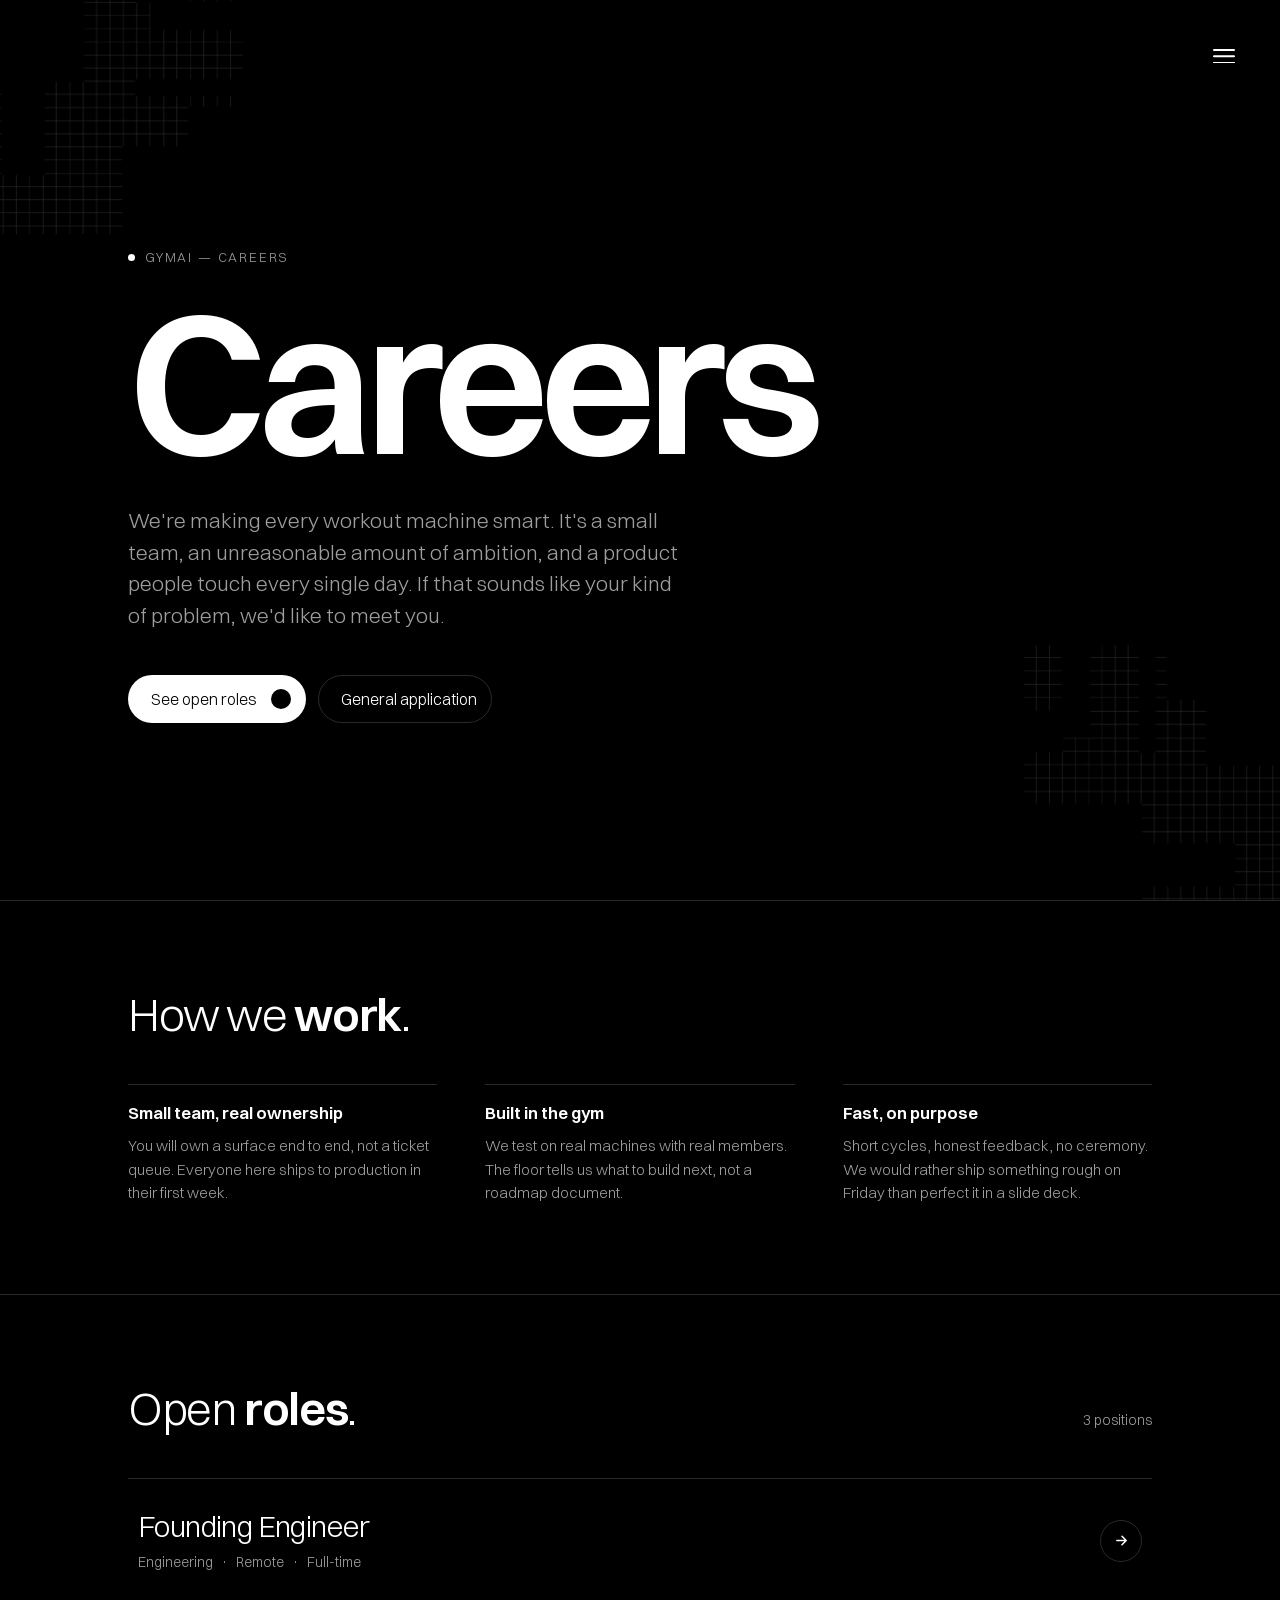
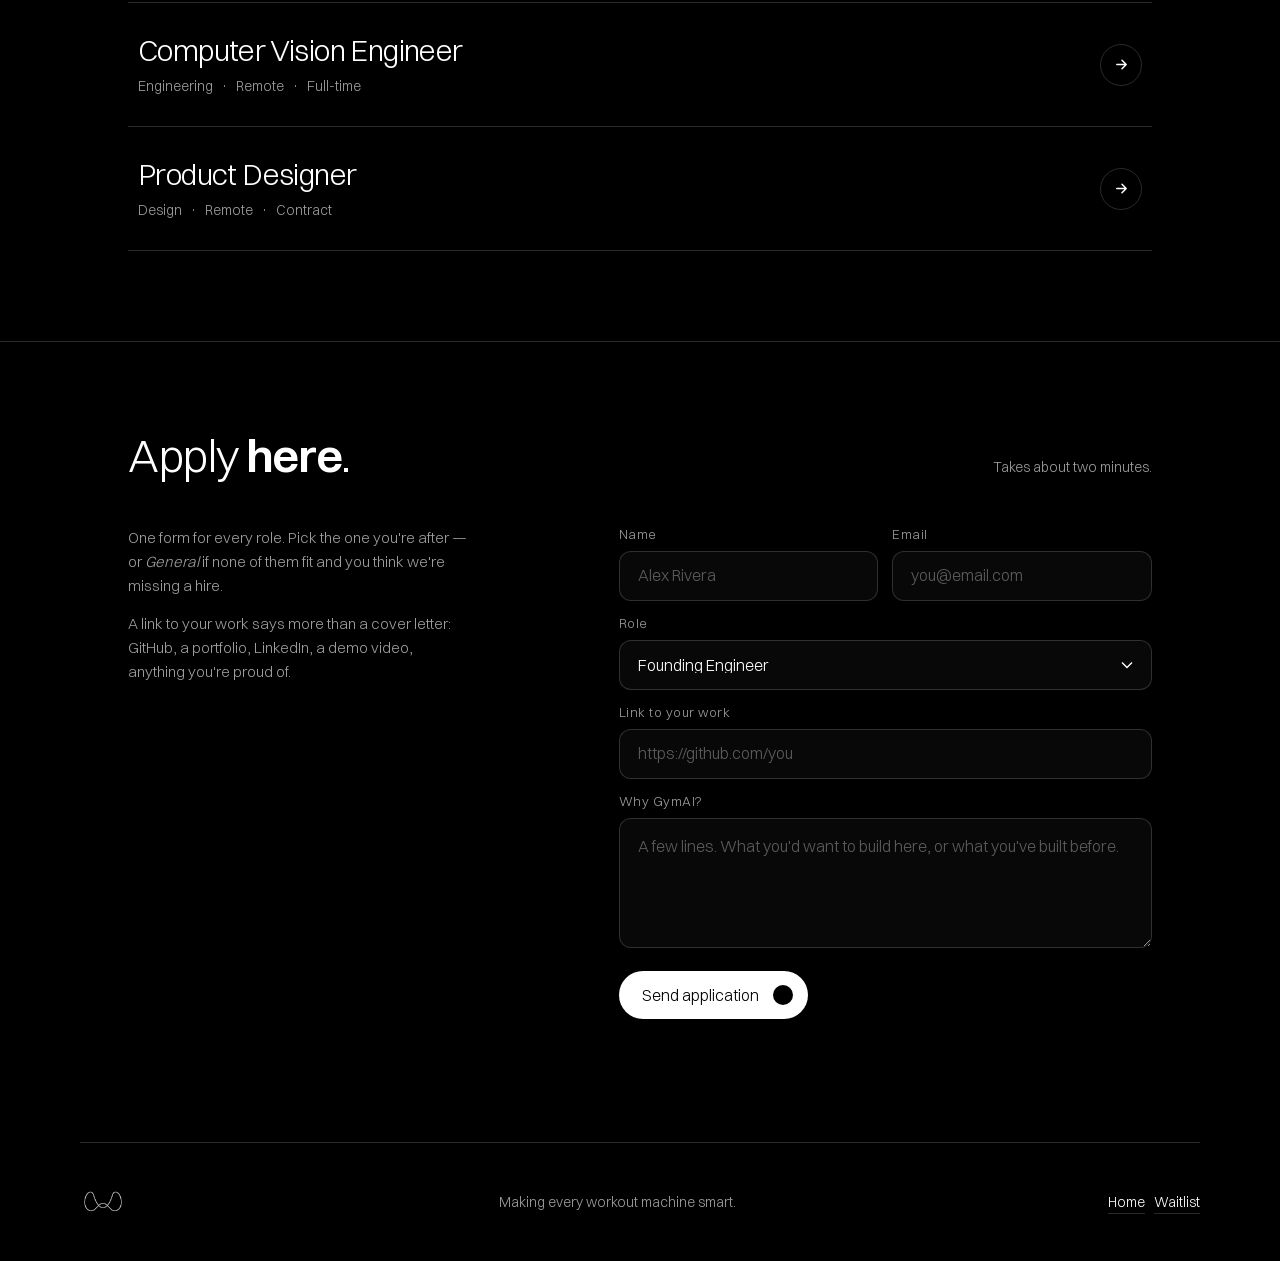
==== careers.html @ e4d83c6d "1.03.2026 | Careers Adds a Careers page and the menu that reaches it.  Navigation (nav.js, new)   Th" ====
<!DOCTYPE html>
<html lang="en">
<head>
<meta charset="utf-8">
<meta name="viewport" content="width=device-width, initial-scale=1, viewport-fit=cover">
<title>GymAI — Careers</title>
<meta name="description" content="Open roles at GymAI. We're making every workout machine smart — come build it with us.">
<meta name="theme-color" content="#000000">

<meta property="og:title" content="GymAI — Careers">
<meta property="og:description" content="Open roles at GymAI. Making every workout machine smart.">
<meta property="og:type" content="website">

<link rel="icon" href="Assets/gymai_logo_transparent_v02_8.17.2026.PNG">
<link rel="preload" href="Fonts/Switzer-Light.ttf" as="font" type="font/ttf" crossorigin>
<link rel="preload" href="Fonts/Switzer-Semibold.ttf" as="font" type="font/ttf" crossorigin>
<link rel="stylesheet" href="styles.css">
</head>
<body class="careers">

  <!-- ======================================================================
       HERO — the whole viewport, black, one word.
       ====================================================================== -->
  <header class="c-hero">

    <img class="squares squares-tl" src="Assets/squares.png" alt="" aria-hidden="true">
    <img class="squares squares-br" src="Assets/squares.png" alt="" aria-hidden="true">

    <div class="c-wrap c-hero-inner">
      <p class="c-eyebrow">GymAI — Careers</p>

      <h1 class="c-title">Careers</h1>

      <p class="c-lede">
        We're making every workout machine smart. It's a small team, an
        unreasonable amount of ambition, and a product people touch every
        single day. If that sounds like your kind of problem, we'd like to
        meet you.
      </p>

      <div class="c-hero-actions">
        <a class="c-pill c-pill-solid" href="#roles">
          <span>See open roles</span>
          <span class="cta-dot" aria-hidden="true"></span>
        </a>
        <a class="c-pill c-pill-ghost" href="#apply">General application</a>
      </div>
    </div>

  </header>

  <main>

    <!-- ====================================================================
         HOW WE WORK
         ==================================================================== -->
    <section class="c-section">
      <div class="c-wrap">

        <div class="c-section-head">
          <h2 class="c-section-title">How we <strong>work</strong>.</h2>
        </div>

        <div class="c-grid">
          <div>
            <h3 class="c-card-title">Small team, real ownership</h3>
            <p class="c-card-body">
              You will own a surface end to end, not a ticket queue. Everyone
              here ships to production in their first week.
            </p>
          </div>
          <div>
            <h3 class="c-card-title">Built in the gym</h3>
            <p class="c-card-body">
              We test on real machines with real members. The floor tells us
              what to build next, not a roadmap document.
            </p>
          </div>
          <div>
            <h3 class="c-card-title">Fast, on purpose</h3>
            <p class="c-card-body">
              Short cycles, honest feedback, no ceremony. We would rather ship
              something rough on Friday than perfect it in a slide deck.
            </p>
          </div>
        </div>

      </div>
    </section>

    <!-- ====================================================================
         OPEN ROLES — rendered from GYMAI_CAREERS_ROLES in config.js.
         ==================================================================== -->
    <section class="c-section" id="roles">
      <div class="c-wrap">

        <div class="c-section-head">
          <h2 class="c-section-title">Open <strong>roles</strong>.</h2>
          <p class="c-section-note" id="roles-count"></p>
        </div>

        <ol class="role-list" id="role-list" hidden></ol>

        <p class="roles-empty" id="roles-empty" hidden>
          No roles are posted right now — but we're always early enough that the
          right person creates their own. Tell us what you'd build
          <a href="#apply">below</a>.
        </p>

      </div>
    </section>

    <!-- ====================================================================
         APPLY — one of two things, decided by config.js:
           · a Google Form, embedded, if GYMAI_CAREERS_FORM_EMBED is set
           · otherwise our own form, posting to the Google Sheet endpoint
         ==================================================================== -->
    <section class="c-section" id="apply">
      <div class="c-wrap">

        <div class="c-section-head">
          <h2 class="c-section-title">Apply <strong>here</strong>.</h2>
          <p class="c-section-note">Takes about two minutes.</p>
        </div>

        <div class="c-apply-layout">

          <aside class="c-apply-aside">
            <p>
              One form for every role. Pick the one you're after — or
              <em>General</em> if none of them fit and you think we're missing a
              hire.
            </p>
            <p>
              A link to your work says more than a cover letter: GitHub, a
              portfolio, LinkedIn, a demo video, anything you're proud of.
            </p>
            <p id="apply-contact"></p>
          </aside>

          <div>
            <!-- Google Form goes here when one is configured. -->
            <div class="c-embed" id="apply-embed" hidden></div>

            <!-- novalidate: browser bubbles are suppressed so every message
                 lands in the one .c-status line. -->
            <form class="c-form" id="apply-form" novalidate hidden>

              <!-- Bot trap: off-screen, never focusable, discarded server-side
                   if it comes back filled. -->
              <input class="hp" type="text" name="company" tabindex="-1" autocomplete="off" aria-hidden="true">

              <div>
                <label class="c-label" for="name">Name</label>
                <input class="c-input" id="name" name="name" type="text"
                       autocomplete="name" placeholder="Alex Rivera" required>
              </div>

              <div>
                <label class="c-label" for="email">Email</label>
                <input class="c-input" id="email" name="email" type="email"
                       inputmode="email" autocomplete="email" autocapitalize="off"
                       spellcheck="false" placeholder="you@email.com" required>
              </div>

              <div class="c-field-row">
                <label class="c-label" for="role">Role</label>
                <select class="c-select" id="role" name="role"></select>
              </div>

              <div class="c-field-row">
                <label class="c-label" for="link">Link to your work</label>
                <input class="c-input" id="link" name="link" type="url"
                       inputmode="url" autocapitalize="off" spellcheck="false"
                       placeholder="https://github.com/you">
              </div>

              <div class="c-field-row">
                <label class="c-label" for="note">Why GymAI?</label>
                <textarea class="c-textarea" id="note" name="note"
                          placeholder="A few lines. What you'd want to build here, or what you've built before."></textarea>
              </div>

              <div class="c-actions">
                <button class="c-pill c-pill-solid" id="apply-submit" type="submit">
                  <span id="apply-submit-label">Send application</span>
                  <span class="cta-dot" aria-hidden="true"></span>
                </button>
              </div>

              <!-- aria-live so screen readers hear results as they arrive. -->
              <p class="c-status" id="apply-status" role="status" aria-live="polite"></p>
            </form>

            <!-- Swapped in for the form once a submission lands. -->
            <div id="apply-done" hidden>
              <div class="tick" aria-hidden="true" style="margin-left:0">
                <svg viewBox="0 0 24 24" fill="none" stroke="currentColor" stroke-width="3"
                     stroke-linecap="round" stroke-linejoin="round">
                  <path d="M5 12.5l4.5 4.5L19 6.5"></path>
                </svg>
              </div>
              <h3 class="c-section-title" style="font-size:clamp(24px,3.4vw,34px)">
                <strong>Got it.</strong>
              </h3>
              <p class="c-lede" style="margin-top:12px">
                Your application is in. We read every one, and you'll hear back
                from a person — not an autoresponder.
              </p>
            </div>
          </div>

        </div>

      </div>
    </section>

    <footer class="c-wrap c-foot">
      <img class="c-foot-logo" src="Assets/gymai_logo_transparent_v02_8.17.2026.PNG" alt="GymAI">
      <span>Making every workout machine smart.</span>
      <span><a href="index.html">Home</a> &nbsp; <a href="waitlist.html">Waitlist</a></span>
    </footer>

  </main>

  <script src="config.js"></script>
  <script src="nav.js"></script>
  <script>
  (function () {
    "use strict";

    var ROLES = window.GYMAI_CAREERS_ROLES || [];
    var ENDPOINT = (window.GYMAI_CAREERS_ENDPOINT || "").trim();
    var EMBED = (window.GYMAI_CAREERS_FORM_EMBED || "").trim();
    var CONTACT = (window.GYMAI_CAREERS_EMAIL || "").trim();

    /* ------------------------------------------------------------------
       Open roles
       ------------------------------------------------------------------ */

    var list = document.getElementById("role-list");
    var empty = document.getElementById("roles-empty");
    var count = document.getElementById("roles-count");

    // Anything the page prints came from config.js, but it is still text being
    // turned into markup — escape it so a stray & or < cannot break the row.
    function esc(value) {
      return String(value == null ? "" : value)
        .replace(/&/g, "&amp;")
        .replace(/</g, "&lt;")
        .replace(/>/g, "&gt;")
        .replace(/"/g, "&quot;");
    }

    var ARROW =
      '<span class="role-arrow" aria-hidden="true">' +
        '<svg viewBox="0 0 16 16" fill="none" stroke="currentColor" stroke-width="1.6" ' +
             'stroke-linecap="round" stroke-linejoin="round">' +
          '<path d="M3 8h10M8.5 3.5L13 8l-4.5 4.5"/>' +
        "</svg>" +
      "</span>";

    if (ROLES.length) {
      list.innerHTML = ROLES.map(function (role) {
        // A role with its own link (Ashby, Notion, a Google Form, a mailto)
        // goes there; one without falls through to the form on this page.
        var href = (role.link || "").trim();
        var external = /^https?:/i.test(href);
        var target = external ? ' target="_blank" rel="noopener"' : "";
        // No link of its own: fall through to the form on this page, carrying
        // the title so the Role dropdown can be set to it on the way down.
        var carry = href ? "" : ' data-role="' + esc(role.title) + '"';
        if (!href) href = "#apply";

        var meta = [role.team, role.location, role.type]
          .filter(Boolean)
          .map(function (bit) { return "<span>" + esc(bit) + "</span>"; })
          .join("");

        return (
          '<li class="role">' +
            '<a class="role-link" href="' + esc(href) + '"' + target + carry + ">" +
              "<div>" +
                '<h3 class="role-title">' + esc(role.title) + "</h3>" +
                (meta ? '<p class="role-meta">' + meta + "</p>" : "") +
              "</div>" +
              ARROW +
            "</a>" +
          "</li>"
        );
      }).join("");

      list.hidden = false;
      count.textContent = ROLES.length + (ROLES.length === 1 ? " position" : " positions");
    } else {
      empty.hidden = false;
    }

    /* ------------------------------------------------------------------
       Apply — a Google Form if one is configured, otherwise our own.
       ------------------------------------------------------------------ */

    var embed = document.getElementById("apply-embed");
    var form = document.getElementById("apply-form");
    var done = document.getElementById("apply-done");
    var status = document.getElementById("apply-status");
    var button = document.getElementById("apply-submit");
    var label = document.getElementById("apply-submit-label");
    var select = document.getElementById("role");

    if (CONTACT) {
      document.getElementById("apply-contact").innerHTML =
        'Prefer email? <a href="mailto:' + esc(CONTACT) + '">' + esc(CONTACT) + "</a>.";
    }

    if (EMBED) {
      // Google's own share URL ends in /viewform; ?embedded=true drops its
      // outer chrome so only the form itself renders.
      var src = EMBED.indexOf("embedded=true") === -1
        ? EMBED + (EMBED.indexOf("?") === -1 ? "?" : "&") + "embedded=true"
        : EMBED;

      embed.innerHTML =
        '<iframe src="' + esc(src) + '" title="GymAI application form" ' +
                'loading="lazy">Loading…</iframe>';
      embed.hidden = false;
      return;
    }

    form.hidden = false;

    // Role options mirror the posted roles, so the sheet column matches the
    // listings without anyone maintaining two lists.
    var options = ROLES.map(function (role) { return esc(role.title); });
    options.push("General / future openings");
    select.innerHTML = options.map(function (title) {
      return '<option value="' + title + '">' + title + "</option>";
    }).join("");

    // A role row with no link of its own scrolls down to this form — set the
    // dropdown to it on the way, so nobody has to pick it twice.
    list.addEventListener("click", function (event) {
      var link = event.target.closest("[data-role]");
      if (!link) return;

      var wanted = link.getAttribute("data-role");
      for (var i = 0; i < select.options.length; i++) {
        if (select.options[i].value === wanted) {
          select.selectedIndex = i;
          return;
        }
      }
    });

    function say(message, state) {
      status.textContent = message;
      if (state) {
        status.setAttribute("data-state", state);
      } else {
        status.removeAttribute("data-state");
      }
    }

    function busy(isBusy) {
      button.disabled = isBusy;
      label.textContent = isBusy ? "Sending" : "Send application";
    }

    // Deliberately loose — the only job is catching a missing @ before a round
    // trip. Real validation is us replying to the address.
    function looksLikeEmail(value) {
      return /^[^\s@]+@[^\s@]+\.[^\s@]{2,}$/.test(value);
    }

    form.addEventListener("submit", function (event) {
      event.preventDefault();

      var fields = form.elements;
      var name = fields.namedItem("name").value.trim();
      var email = fields.namedItem("email").value.trim();
      var link = fields.namedItem("link").value.trim();

      if (!name) {
        say("What should we call you?", "error");
        fields.namedItem("name").focus();
        return;
      }

      if (!looksLikeEmail(email)) {
        say("That email doesn't look right — mind checking it?", "error");
        fields.namedItem("email").focus();
        return;
      }

      if (!ENDPOINT) {
        say("Applications aren't connected yet. Add your endpoint to config.js.", "error");
        return;
      }

      busy(true);
      say("");

      // URLSearchParams keeps this a "simple" request, so the browser sends it
      // without a CORS preflight — Apps Script cannot answer an OPTIONS call.
      var body = new URLSearchParams({
        name: name,
        email: email,
        role: select.value,
        link: link,
        note: fields.namedItem("note").value.trim(),
        company: fields.namedItem("company").value,
        source: "careers.html",
        ref: document.referrer || ""
      });

      fetch(ENDPOINT, { method: "POST", body: body })
        .then(function (response) { return response.json(); })
        .then(function (data) {
          if (data && data.result === "success") {
            succeed();
          } else {
            throw new Error((data && data.message) || "Unexpected response");
          }
        })
        .catch(function () {
          // The response could not be read — usually a CORS quirk on the
          // redirect Apps Script issues, not a failure to save. Re-send in
          // opaque mode so the row is definitely written, then continue.
          return fetch(ENDPOINT, { method: "POST", mode: "no-cors", body: body })
            .then(succeed)
            .catch(function () {
              busy(false);
              say("Something went wrong on our end. Please try again.", "error");
            });
        });

      function succeed() {
        form.hidden = true;
        done.hidden = false;
        done.setAttribute("tabindex", "-1");
        done.focus({ preventScroll: true });
      }
    });
  })();
  </script>

</body>
</html>
---- styles.css ----
/* ==========================================================================
   GymAI — landing page
   Built 1:1 from the Figma frames:
     desktop  "Desktop - 1"          1440 x 1024   (node 3:6)
     mobile   "iPhone 14 & 15 Pro"    393 x  852   (node 4:107)

   Layout model
   ------------
   Every measurement below is the literal Figma pixel value multiplied by a
   single scale unit `--s`, so the composition keeps its exact proportions at
   any viewport size instead of reflowing.

     desktop  --s = min(100svh/1024, 100vw/1000)
     mobile   --s = min(100vw/393,   100svh/700)

   On desktop the scale is height-driven (the width term only engages below
   ~1000px), which is what keeps the phone occupying the same percentage of
   the screen as it does in the design — 89.5% of viewport height, top edge
   at 44.9%. On mobile it is width-driven, holding the phone at 90.6% of
   viewport width, and only shrinks on unusually short viewports.

   Elements are anchored the way the design reads: logo and phone to the top,
   copy and CTA to the bottom-left, so nothing collides as the window changes.
   ========================================================================== */

@font-face {
  font-family: "Switzer";
  src: url("Fonts/Switzer-Light.ttf") format("truetype");
  font-weight: 300;
  font-style: normal;
  font-display: swap;
}

@font-face {
  font-family: "Switzer";
  src: url("Fonts/Switzer-Semibold.ttf") format("truetype");
  font-weight: 600;
  font-style: normal;
  font-display: swap;
}

:root {
  --beige: #dacec2;
  --ink: #000000;
  --on-ink: #ffffff;

  /* Screen aperture of "iPhone 17 Pro Silver (2).png" (1319 x 2748), measured
     from the alpha channel: x 57–1262, y 63–2684, corner radius ~190px. */
  --screen-left: 4.322%;
  --screen-top: 2.293%;
  --screen-width: 91.433%;
  --screen-height: 95.415%;
  --screen-radius-ratio: 0.14405; /* 190 / 1319, i.e. a fraction of phone width */
}

*,
*::before,
*::after {
  box-sizing: border-box;
}

/* An author `display` beats the UA stylesheet's `[hidden] { display: none }`,
   so anything given a display value here — .c-form, for one — would ignore the
   hidden attribute the pages toggle it with. Restate it, louder. */
[hidden] {
  display: none !important;
}

html,
body {
  height: 100%;
  margin: 0;
}

body {
  background: var(--beige);
  color: var(--ink);
  font-family: "Switzer", system-ui, -apple-system, "Segoe UI", sans-serif;
  font-weight: 300;
  -webkit-font-smoothing: antialiased;
  -moz-osx-font-smoothing: grayscale;
  text-rendering: optimizeLegibility;
}

/* --------------------------------------------------------------------------
   Stage — mobile first (Figma frame 393 x 852)
   -------------------------------------------------------------------------- */

.stage {
  --s: min(100vw / 393, 100vh / 700);
  --s: min(100vw / 393, 100svh / 700);
  --pw: calc(356 * var(--s)); /* phone width */

  position: relative;
  width: 100%;
  height: 100vh;
  height: 100svh;
  overflow: hidden;
}

/* Logo — 204 square, centered, top 102 */
.logo {
  position: absolute;
  top: calc(102 * var(--s));
  left: 50%;
  transform: translateX(-50%);
  width: calc(204 * var(--s));
  height: calc(204 * var(--s));
  object-fit: contain;
  pointer-events: none;
  user-select: none;
}

/* Phone — 356 wide, top 355, horizontally centered, bleeding off the bottom */
.phone {
  position: absolute;
  top: calc(355 * var(--s));
  left: 50%;
  transform: translateX(-50%);
  width: var(--pw);
}

.phone-frame {
  position: relative;
  z-index: 1;
  display: block;
  width: 100%;
  height: auto;
  pointer-events: none;
  user-select: none;
}

/* Sits behind the frame and shows through its transparent screen aperture.
   Opaque so the corner grids never bleed through the display; the video, once
   added, covers this fill entirely. */
.phone-screen {
  position: absolute;
  z-index: 0;
  background: var(--beige);
  top: var(--screen-top);
  left: var(--screen-left);
  width: var(--screen-width);
  height: var(--screen-height);
  overflow: hidden;
  border-radius: calc(var(--pw) * var(--screen-radius-ratio));
}

.phone-video,
.phone-shot {
  display: block;
  width: 100%;
  height: 100%;
  object-fit: cover;
  /* The phone bleeds off the bottom of the stage, so anchor to the top: the
     status bar and nav cards stay put and any crop is taken off the bottom. */
  object-position: center top;
  pointer-events: none;
  user-select: none;
}

/* Tagline — 16px, centered, block centre at y 306, 203 wide */
.tagline {
  position: absolute;
  top: calc(306 * var(--s));
  left: 50%;
  transform: translate(-50%, -50%);
  width: calc(203 * var(--s));
  margin: 0;
  font-size: calc(16 * var(--s));
  line-height: 1.34;
  text-align: center;
  text-wrap: pretty;
}

.tagline strong {
  font-weight: 600;
}

/* CTA pill — 235 x 42, radius 45, left 15, 20 from the bottom */
.cta {
  position: absolute;
  left: calc(15 * var(--s));
  bottom: calc(20 * var(--s));
  z-index: 2;

  display: flex;
  align-items: center;
  justify-content: space-between;
  width: calc(235 * var(--s));
  height: calc(42 * var(--s));
  padding: 0 calc(13 * var(--s)) 0 calc(15 * var(--s));

  background: var(--ink);
  border-radius: calc(45 * var(--s));
  color: var(--on-ink);
  text-decoration: none;
}

.cta-label {
  font-size: calc(16 * var(--s));
  line-height: 1;
  white-space: nowrap;
}

.cta-dot {
  flex: none;
  width: calc(20 * var(--s));
  height: calc(20 * var(--s));
  background: var(--on-ink);
  border-radius: 50%;
}

.cta:focus-visible {
  outline: calc(2 * var(--s)) solid var(--ink);
  outline-offset: calc(3 * var(--s));
}

/* Corner grid motifs — squares.png (1081 square, transparent, black lines).
   Anchored to the corners so they stay tucked into them at any viewport size,
   bleeding off-canvas by the same amount as the design. First in the DOM, so
   everything else paints over them.

   Mobile sizing is my own adaptation: the mobile Figma frame has not been
   updated with these yet, so the desktop bleed ratios are carried over at a
   size that suits the 393-wide frame. On mobile the phone fills the
   bottom-right corner, so that motif tucks in behind the device. */
.squares {
  position: absolute;
  pointer-events: none;
  user-select: none;
}

.squares-tl {
  top: calc(-26 * var(--s));
  left: calc(-18 * var(--s));
  width: calc(200 * var(--s));
  height: calc(200 * var(--s));
  transform: rotate(90deg);
}

.squares-br {
  right: calc(-6.5 * var(--s));
  bottom: calc(-7.7 * var(--s));
  width: calc(200 * var(--s));
  height: calc(200 * var(--s));
}

/* --------------------------------------------------------------------------
   Desktop (Figma frame 1440 x 1024)
   -------------------------------------------------------------------------- */

@media (min-width: 768px) {

  .stage {
    --s: min(100vh / 1024, 100vw / 1000);
    --s: min(100svh / 1024, 100vw / 1000);
    /* 916 tall at the PNG's 1319:2748 ratio => 439.7 wide (Figma: 439.06) */
    --pw: calc(439.7 * var(--s));
  }

  /* Logo — 288 square, centered, top 119 */
  .logo {
    top: calc(119 * var(--s));
    width: calc(288 * var(--s));
    height: calc(288 * var(--s));
  }

  /* Phone — top 460 (44.92% of the frame), 916 tall (89.45%) */
  .phone {
    top: calc(460 * var(--s));
  }

  /* Headline — 32px, left 49, 203 wide, baseline block ending 124 from the
     bottom (18 above the CTA) */
  .tagline {
    top: auto;
    bottom: calc(124 * var(--s));
    left: calc(49 * var(--s));
    transform: none;
    width: calc(203 * var(--s));
    font-size: calc(32 * var(--s));
    text-align: left;
  }

  /* CTA pill — 296 x 42, left 49, 64 from the bottom */
  .cta {
    left: calc(49 * var(--s));
    bottom: calc(64 * var(--s));
    width: calc(296 * var(--s));
    padding: 0 calc(14 * var(--s)) 0 calc(12 * var(--s));
  }

  /* Corner grids — exact Figma geometry.
     Top-left  (10:242): 379.816 square, rotated 90deg CW, spanning
                         x -34.817 -> 345, y -50 -> 329.816
     Bottom-right (10:241): 380.297 square at x 1072, y 658.299, i.e. 12.297
                         past the right edge and 14.596 past the bottom */
  .squares-tl {
    top: calc(-50 * var(--s));
    left: calc(-34.817 * var(--s));
    width: calc(379.816 * var(--s));
    height: calc(379.816 * var(--s));
  }

  .squares-br {
    right: calc(-12.297 * var(--s));
    bottom: calc(-14.596 * var(--s));
    width: calc(380.297 * var(--s));
    height: calc(380.297 * var(--s));
  }
}

/* ==========================================================================
   Waitlist + thank-you pages (waitlist.html, thanks.html)

   These are flow-layout rather than the scaled absolute composition used on
   the landing page: a form has to survive the mobile keyboard opening and
   long text wrapping, so it is centered in a normal column that can scroll
   if it ever runs out of room. Sizing uses clamp() against the same beige /
   ink palette and Switzer faces.
   ========================================================================== */

.page {
  position: relative;
  display: flex;
  flex-direction: column;
  align-items: center;
  justify-content: center;
  min-height: 100vh;
  min-height: 100svh;
  padding: clamp(28px, 6vh, 64px) clamp(20px, 5vw, 48px);
  overflow: hidden;
}

/* Corner motifs, sized off the viewport instead of the --s design unit. */
.page .squares {
  width: clamp(150px, 26vmin, 340px);
  height: clamp(150px, 26vmin, 340px);
}

.page .squares-tl {
  top: clamp(-44px, -4vmin, -18px);
  left: clamp(-32px, -3vmin, -12px);
  transform: rotate(90deg);
}

.page .squares-br {
  right: clamp(-16px, -1.4vmin, -5px);
  bottom: clamp(-18px, -1.6vmin, -6px);
}

.panel {
  position: relative;
  z-index: 1;
  width: 100%;
  max-width: 460px;
  text-align: center;
}

.panel-logo {
  display: block;
  width: clamp(112px, 22vmin, 176px);
  height: clamp(112px, 22vmin, 176px);
  margin: 0 auto clamp(8px, 2vh, 20px);
  object-fit: contain;
  user-select: none;
}

.panel-title {
  margin: 0;
  font-size: clamp(26px, 5.4vw, 40px);
  font-weight: 300;
  line-height: 1.14;
  letter-spacing: -0.01em;
}

.panel-title strong {
  font-weight: 600;
}

.panel-sub {
  margin: clamp(10px, 1.8vh, 16px) auto 0;
  max-width: 34ch;
  font-size: clamp(14px, 1.6vw, 17px);
  line-height: 1.5;
  text-wrap: pretty;
  opacity: 0.72;
}

/* --- Form ---------------------------------------------------------------- */

.form {
  display: flex;
  flex-wrap: wrap;
  gap: clamp(10px, 1.6vh, 14px);
  width: 100%;
  max-width: 420px;
  margin: clamp(22px, 4vh, 34px) auto 0;
}

/* Off-screen bot trap. Never shown, never focusable by keyboard. */
.hp {
  position: absolute;
  left: -9999px;
  width: 1px;
  height: 1px;
  opacity: 0;
}

.field {
  flex: 1 1 100%;
  min-width: 0;
  height: 48px;
  padding: 0 20px;
  border: 1px solid rgba(0, 0, 0, 0.35);
  border-radius: 45px;
  background: transparent;
  color: var(--ink);
  font-family: inherit;
  font-size: 16px; /* 16px or larger stops iOS Safari zooming on focus */
  font-weight: 300;
  line-height: 1;
  transition: border-color 0.2s ease;
}

.field::placeholder {
  color: rgba(0, 0, 0, 0.45);
}

.field:focus {
  outline: none;
  border-color: var(--ink);
  box-shadow: inset 0 0 0 1px var(--ink);
}

/* Same pill as the landing-page CTA, sized for flow layout. */
.submit {
  display: flex;
  flex: 1 1 100%;
  align-items: center;
  justify-content: space-between;
  height: 48px;
  padding: 0 14px 0 22px;
  border: 0;
  border-radius: 45px;
  background: var(--ink);
  color: var(--on-ink);
  font-family: inherit;
  font-size: 16px;
  font-weight: 300;
  line-height: 1;
  text-decoration: none;
  cursor: pointer;
}

/* The base .cta-dot is sized in design units (--s), which only exist inside
   .stage — these pages are flow-layout, so give it a fixed size here. */
.submit .cta-dot,
.back .cta-dot {
  flex: none;
  width: 20px;
  height: 20px;
}

.submit:disabled {
  cursor: default;
  opacity: 0.55;
}

.field:focus-visible,
.submit:focus-visible {
  outline: 2px solid var(--ink);
  outline-offset: 3px;
}

/* Status line. Reserves its own height so the layout does not jump when a
   message appears. */
.status {
  flex: 1 1 100%;
  min-height: 1.4em;
  margin: 0;
  font-size: 14px;
  line-height: 1.4;
  text-align: left;
}

.status:empty {
  visibility: hidden;
}

.status[data-state="error"] {
  color: #8f2d19;
}

/* --- Thank-you page ------------------------------------------------------ */

.tick {
  display: flex;
  align-items: center;
  justify-content: center;
  width: clamp(52px, 11vmin, 68px);
  height: clamp(52px, 11vmin, 68px);
  margin: 0 auto clamp(16px, 3vh, 26px);
  border-radius: 50%;
  background: var(--ink);
  color: var(--on-ink);
}

.tick svg {
  width: 46%;
  height: 46%;
}

.back {
  display: inline-flex;
  align-items: center;
  gap: 10px;
  height: 48px;
  margin-top: clamp(22px, 4vh, 34px);
  padding: 0 14px 0 22px;
  border-radius: 45px;
  background: var(--ink);
  color: var(--on-ink);
  font-size: 16px;
  text-decoration: none;
}

.back:focus-visible {
  outline: 2px solid var(--ink);
  outline-offset: 3px;
}

/* Desktop: input and button sit side by side once there is room. */
@media (min-width: 560px) {
  .field {
    flex: 1 1 0;
  }

  .submit {
    flex: 0 0 auto;
    justify-content: center;
    gap: 12px;
  }
}

@media (prefers-reduced-motion: reduce) {
  *,
  *::before,
  *::after {
    animation-duration: 0.01ms !important;
    transition-duration: 0.01ms !important;
  }
}

/* ==========================================================================
   Navigation — hamburger + drop-down panel (nav.js)

   Three lines pinned to the top-right of every page. Pressing them drops a
   black panel down over the top of the viewport. The panel is ink-black on
   every page, so the bars flip to white while it is open; otherwise they use
   `--nav-ink`, which each page sets for the background it sits on.
   ========================================================================== */

:root {
  --nav-ink: var(--ink);
  --nav-gutter: clamp(16px, 3.2vw, 34px);
}

/* Freeze the page behind an open panel so a scroll gesture on the menu does
   not run the content underneath it. */
html.nav-locked,
html.nav-locked body {
  overflow: hidden;
}

.nav {
  position: fixed;
  inset: 0 0 auto 0;
  z-index: 90;
  /* The bar is only the strip the toggle occupies — everything below it stays
     clickable until the panel is actually open. */
  height: 0;
  pointer-events: none;
}

.nav > * {
  pointer-events: auto;
}

/* --- The three lines ----------------------------------------------------- */

.nav-toggle {
  position: absolute;
  top: var(--nav-gutter);
  right: var(--nav-gutter);
  z-index: 2; /* above the panel, so it becomes the close button */

  display: flex;
  align-items: center;
  justify-content: center;
  width: 44px;
  height: 44px;
  padding: 0;
  border: 0;
  border-radius: 50%;
  background: transparent;
  color: var(--nav-ink);
  cursor: pointer;
  -webkit-tap-highlight-color: transparent;
}

.nav[data-open] .nav-toggle {
  color: var(--on-ink);
}

.nav-bars {
  position: relative;
  display: block;
  width: 22px;
  height: 14px;
}

.nav-bars i {
  position: absolute;
  left: 0;
  width: 100%;
  height: 1.5px;
  border-radius: 2px;
  background: currentColor;
  transition: transform 0.28s cubic-bezier(0.2, 0.7, 0.2, 1),
              opacity 0.16s ease;
}

.nav-bars i:nth-child(1) { top: 0; }
.nav-bars i:nth-child(2) { top: 50%; transform: translateY(-50%); }
.nav-bars i:nth-child(3) { bottom: 0; }

/* Open: the outer two cross, the middle one drops out. */
.nav[data-open] .nav-bars i:nth-child(1) {
  transform: translateY(6.25px) rotate(45deg);
}

.nav[data-open] .nav-bars i:nth-child(2) {
  opacity: 0;
}

.nav[data-open] .nav-bars i:nth-child(3) {
  transform: translateY(-6.25px) rotate(-45deg);
}

.nav-toggle:focus-visible {
  outline: 2px solid currentColor;
  outline-offset: 2px;
}

/* --- The panel ----------------------------------------------------------- */

.nav-scrim {
  position: fixed;
  inset: 0;
  z-index: 0;
  background: rgba(0, 0, 0, 0.42);
  opacity: 0;
  transition: opacity 0.3s ease;
}

.nav[data-open] .nav-scrim {
  opacity: 1;
}

.nav-panel {
  position: relative;
  z-index: 1;
  padding: calc(var(--nav-gutter) + 46px) 0 clamp(24px, 4vh, 40px);
  background: var(--ink);
  color: var(--on-ink);
  border-radius: 0 0 clamp(18px, 2.4vw, 28px) clamp(18px, 2.4vw, 28px);
  /* Follows the rounded corners, and is the only thing separating the panel
     from the page on Careers, where both are black. */
  box-shadow: 0 1px 0 rgba(255, 255, 255, 0.16);
  transform: translateY(-101%);
  transition: transform 0.34s cubic-bezier(0.22, 0.68, 0.2, 1);
}

.nav[data-open] .nav-panel {
  transform: translateY(0);
}

.nav-links {
  display: flex;
  flex-direction: column;
  align-items: flex-start;
  gap: clamp(2px, 0.8vh, 8px);
  width: 100%;
  max-width: 1120px;
  margin: 0 auto;
  padding: 0 clamp(20px, 5vw, 48px);
  list-style: none;
}

.nav-item {
  /* Each line follows the panel down a beat behind the one above it. */
  opacity: 0;
  transform: translateY(-10px);
  transition: opacity 0.3s ease, transform 0.3s ease;
  transition-delay: calc(var(--i) * 45ms + 60ms);
}

.nav[data-open] .nav-item {
  opacity: 1;
  transform: none;
}

.nav-link {
  display: inline-flex;
  align-items: center;
  gap: 14px;
  padding: clamp(6px, 1vh, 10px) 0;
  color: var(--on-ink);
  font-size: clamp(30px, 6.2vw, 52px);
  font-weight: 300;
  letter-spacing: -0.025em;
  line-height: 1.1;
  text-decoration: none;
}

.nav-link-label {
  position: relative;
}

/* Hairline that draws itself in on hover — the whole hover treatment. */
.nav-link-label::after {
  content: "";
  position: absolute;
  left: 0;
  right: 0;
  bottom: -0.06em;
  height: 1px;
  background: currentColor;
  transform: scaleX(0);
  transform-origin: left;
  transition: transform 0.28s cubic-bezier(0.2, 0.7, 0.2, 1);
}

.nav-link:hover .nav-link-label::after,
.nav-link:focus-visible .nav-link-label::after,
.nav-link[aria-current="page"] .nav-link-label::after {
  transform: scaleX(1);
}

.nav-link[aria-current="page"] {
  opacity: 0.55;
}

/* The waitlist entry: same pill as the landing-page CTA, inverted. */
.nav-link-pill {
  margin-top: clamp(12px, 2.2vh, 22px);
  padding: 0 12px 0 22px;
  height: 48px;
  border-radius: 45px;
  background: var(--on-ink);
  color: var(--ink);
  font-size: 16px;
  letter-spacing: 0;
}

.nav-link-pill .cta-dot {
  flex: none;
  width: 20px;
  height: 20px;
  background: var(--ink);
}

.nav-link-pill .nav-link-label::after {
  display: none;
}

.nav-link:focus-visible {
  outline: 2px solid currentColor;
  outline-offset: 4px;
}

.nav-foot {
  width: 100%;
  max-width: 1120px;
  margin: clamp(22px, 4vh, 40px) auto 0;
  padding: clamp(14px, 2vh, 20px) clamp(20px, 5vw, 48px) 0;
  border-top: 1px solid rgba(255, 255, 255, 0.16);
  font-size: 13px;
  line-height: 1.4;
  opacity: 0.5;
}

@media (min-width: 768px) {
  .nav-panel {
    padding-top: calc(var(--nav-gutter) + 34px);
  }

}

/* ==========================================================================
   Careers (careers.html)

   The one page on the site that inverts the palette: ink black ground, white
   type, hairline rules. Everything else is carried over — Switzer, the pill
   with the dot, the corner grid motif (inverted so its black lines read as
   white against the black).

   Layout is a flow document rather than the landing page's scaled composition
   — it has to hold an unknown number of roles and a form.
   ========================================================================== */

body.careers {
  height: auto;
  background: var(--ink);
  color: var(--on-ink);

  --nav-ink: var(--on-ink);
  --hair: rgba(255, 255, 255, 0.16);
  --muted: rgba(255, 255, 255, 0.62);
}

/* Shared measure. Everything on the page lines up against this column. */
.c-wrap {
  width: 100%;
  max-width: 1120px;
  margin: 0 auto;
  padding: 0 clamp(20px, 5vw, 48px);
}

/* --- Hero ---------------------------------------------------------------- */

.c-hero {
  position: relative;
  display: flex;
  flex-direction: column;
  justify-content: center;
  min-height: 100vh;
  min-height: 100svh;
  overflow: hidden;
  padding: clamp(96px, 16vh, 160px) 0 clamp(48px, 8vh, 90px);
}

/* The corner grids again. squares.png is black line art, so it is inverted to
   white and dropped back to a whisper — present, never competing with the
   wordmark. */
.c-hero .squares {
  width: clamp(170px, 30vmin, 420px);
  height: clamp(170px, 30vmin, 420px);
  filter: invert(1);
  opacity: 0.14;
}

.c-hero .squares-tl {
  top: clamp(-46px, -4vmin, -20px);
  left: clamp(-34px, -3vmin, -14px);
  transform: rotate(90deg);
}

.c-hero .squares-br {
  right: clamp(-18px, -1.5vmin, -6px);
  bottom: clamp(-20px, -1.7vmin, -7px);
}

.c-hero-inner {
  position: relative;
  z-index: 1;
}

.c-eyebrow {
  display: flex;
  align-items: center;
  gap: 10px;
  margin: 0 0 clamp(18px, 3vh, 30px);
  font-size: 13px;
  letter-spacing: 0.14em;
  text-transform: uppercase;
  color: var(--muted);
}

.c-eyebrow::before {
  content: "";
  width: 7px;
  height: 7px;
  border-radius: 50%;
  background: var(--on-ink);
}

/* The word itself. Scales from the viewport so it always fills the measure. */
.c-title {
  margin: 0;
  font-size: clamp(64px, 16.5vw, 200px);
  font-weight: 600;
  letter-spacing: -0.045em;
  line-height: 0.88;
}

.c-lede {
  max-width: 46ch;
  margin: clamp(22px, 4vh, 36px) 0 0;
  font-size: clamp(16px, 1.9vw, 21px);
  line-height: 1.5;
  color: var(--muted);
  text-wrap: pretty;
}

.c-hero-actions {
  display: flex;
  flex-wrap: wrap;
  gap: 12px;
  margin-top: clamp(28px, 5vh, 44px);
}

/* --- Pills (on black) ---------------------------------------------------- */

.c-pill {
  display: inline-flex;
  align-items: center;
  justify-content: space-between;
  gap: 14px;
  height: 48px;
  padding: 0 14px 0 22px;
  border: 1px solid transparent;
  border-radius: 45px;
  font-family: inherit;
  font-size: 16px;
  font-weight: 300;
  line-height: 1;
  text-decoration: none;
  cursor: pointer;
  transition: opacity 0.2s ease, background-color 0.2s ease, border-color 0.2s ease;
}

/* Filled: white on black — the inverse of the landing-page CTA. */
.c-pill-solid {
  background: var(--on-ink);
  color: var(--ink);
}

.c-pill-solid .cta-dot {
  flex: none;
  width: 20px;
  height: 20px;
  background: var(--ink);
}

.c-pill-solid:hover {
  opacity: 0.86;
}

/* Outline: hairline border, fills faintly on hover. */
.c-pill-ghost {
  background: transparent;
  border-color: var(--hair);
  color: var(--on-ink);
}

.c-pill-ghost:hover {
  background: rgba(255, 255, 255, 0.07);
  border-color: rgba(255, 255, 255, 0.4);
}

.c-pill:focus-visible {
  outline: 2px solid var(--on-ink);
  outline-offset: 3px;
}

/* --- Section scaffolding ------------------------------------------------- */

.c-section {
  padding: clamp(56px, 10vh, 110px) 0;
  border-top: 1px solid var(--hair);
}

.c-section-head {
  display: flex;
  flex-wrap: wrap;
  align-items: baseline;
  justify-content: space-between;
  gap: 12px;
  margin-bottom: clamp(28px, 5vh, 48px);
}

.c-section-title {
  margin: 0;
  font-size: clamp(28px, 4.6vw, 46px);
  font-weight: 300;
  letter-spacing: -0.03em;
  line-height: 1.05;
}

.c-section-title strong {
  font-weight: 600;
}

.c-section-note {
  margin: 0;
  font-size: 14px;
  color: var(--muted);
}

/* --- Values row ---------------------------------------------------------- */

.c-grid {
  display: grid;
  grid-template-columns: repeat(auto-fit, minmax(230px, 1fr));
  gap: clamp(24px, 4vw, 48px);
}

.c-card-title {
  margin: 0 0 10px;
  padding-top: 16px;
  border-top: 1px solid var(--hair);
  font-size: 17px;
  font-weight: 600;
}

.c-card-body {
  margin: 0;
  font-size: 15px;
  line-height: 1.55;
  color: var(--muted);
  text-wrap: pretty;
}

/* --- Open roles ---------------------------------------------------------- */

.role-list {
  margin: 0;
  padding: 0;
  list-style: none;
  border-top: 1px solid var(--hair);
}

.role {
  border-bottom: 1px solid var(--hair);
}

/* The whole row is the link. Grid rather than flex so the meta column keeps
   its own alignment when the title wraps. */
.role-link {
  display: grid;
  grid-template-columns: 1fr auto;
  align-items: center;
  gap: clamp(12px, 3vw, 40px);
  padding: clamp(20px, 3.4vh, 30px) clamp(8px, 1.6vw, 18px);
  margin: 0 clamp(-8px, -1.6vw, -18px);
  color: var(--on-ink);
  text-decoration: none;
  transition: background-color 0.22s ease;
}

.role-link:hover,
.role-link:focus-visible {
  background: rgba(255, 255, 255, 0.05);
}

.role-link:focus-visible {
  outline: 1px solid rgba(255, 255, 255, 0.45);
  outline-offset: -1px;
}

.role-title {
  margin: 0;
  font-size: clamp(20px, 2.9vw, 30px);
  font-weight: 300;
  letter-spacing: -0.02em;
  line-height: 1.2;
}

.role-meta {
  display: flex;
  flex-wrap: wrap;
  align-items: center;
  gap: 8px;
  margin: 8px 0 0;
  font-size: 14px;
  color: var(--muted);
}

/* Middot between each pair of meta values, never trailing. */
.role-meta span + span::before {
  content: "·";
  margin-right: 8px;
}

.role-arrow {
  display: flex;
  align-items: center;
  justify-content: center;
  flex: none;
  width: 42px;
  height: 42px;
  border: 1px solid var(--hair);
  border-radius: 50%;
  transition: background-color 0.22s ease, border-color 0.22s ease,
              transform 0.22s cubic-bezier(0.2, 0.7, 0.2, 1);
}

.role-arrow svg {
  width: 15px;
  height: 15px;
}

.role-link:hover .role-arrow,
.role-link:focus-visible .role-arrow {
  background: var(--on-ink);
  border-color: var(--on-ink);
  color: var(--ink);
  transform: translateX(3px);
}

/* Shown by careers.html when no roles are configured. */
.roles-empty {
  margin: 0;
  padding: clamp(28px, 5vh, 48px) 0;
  border-bottom: 1px solid var(--hair);
  font-size: clamp(16px, 2vw, 19px);
  line-height: 1.5;
  color: var(--muted);
}

/* --- Apply --------------------------------------------------------------- */

.c-apply-layout {
  display: grid;
  grid-template-columns: 1fr;
  gap: clamp(28px, 5vw, 64px);
}

@media (min-width: 900px) {
  .c-apply-layout {
    grid-template-columns: minmax(0, 0.8fr) minmax(0, 1fr);
  }
}

.c-apply-aside p {
  margin: 0 0 14px;
  font-size: 15px;
  line-height: 1.6;
  color: var(--muted);
  max-width: 38ch;
}

.c-apply-aside a {
  color: var(--on-ink);
}

/* Fields, inverted from the waitlist form. */
.c-form {
  display: grid;
  grid-template-columns: repeat(2, minmax(0, 1fr));
  gap: 14px;
}

.c-field-row {
  grid-column: 1 / -1;
}

@media (max-width: 639px) {
  .c-form {
    grid-template-columns: 1fr;
  }
}

.c-label {
  display: block;
  margin-bottom: 8px;
  font-size: 13px;
  letter-spacing: 0.04em;
  color: var(--muted);
}

.c-input,
.c-select,
.c-textarea {
  width: 100%;
  padding: 0 18px;
  height: 50px;
  border: 1px solid var(--hair);
  border-radius: 12px;
  background: rgba(255, 255, 255, 0.03);
  color: var(--on-ink);
  font-family: inherit;
  font-size: 16px; /* 16px or larger stops iOS Safari zooming on focus */
  font-weight: 300;
  line-height: 1;
  transition: border-color 0.2s ease, background-color 0.2s ease;
}

.c-textarea {
  height: auto;
  min-height: 130px;
  padding: 15px 18px;
  line-height: 1.5;
  resize: vertical;
}

.c-input::placeholder,
.c-textarea::placeholder {
  color: rgba(255, 255, 255, 0.34);
}

.c-input:focus,
.c-select:focus,
.c-textarea:focus {
  outline: none;
  border-color: rgba(255, 255, 255, 0.75);
  background: rgba(255, 255, 255, 0.06);
}

/* The native arrow is drawn in the OS colour, which on a dark field reads as
   a smudge — hide it and draw our own chevron. */
.c-select {
  appearance: none;
  -webkit-appearance: none;
  padding-right: 44px;
  background-image: url("data:image/svg+xml;charset=utf-8,%3Csvg xmlns='http://www.w3.org/2000/svg' viewBox='0 0 12 8' fill='none' stroke='%23ffffff' stroke-width='1.4'%3E%3Cpath d='M1 1.5L6 6.5L11 1.5'/%3E%3C/svg%3E");
  background-repeat: no-repeat;
  background-position: right 18px center;
  background-size: 12px 8px;
  cursor: pointer;
}

/* The dropdown itself is painted by the OS, so it needs explicit colours. */
.c-select option {
  background: #111111;
  color: #ffffff;
}

.c-actions {
  grid-column: 1 / -1;
  display: flex;
  flex-wrap: wrap;
  align-items: center;
  gap: 16px;
  margin-top: 4px;
}

.c-submit:disabled {
  cursor: default;
  opacity: 0.5;
}

.c-status {
  grid-column: 1 / -1;
  min-height: 1.4em;
  margin: 0;
  font-size: 14px;
  line-height: 1.4;
  color: var(--muted);
}

.c-status:empty {
  visibility: hidden;
}

.c-status[data-state="error"] {
  color: #ff9a7b;
}

.c-status[data-state="success"] {
  color: var(--on-ink);
}

/* Google Form embed. Forms render on white, so it sits in a white card that
   looks deliberate rather than like a hole in the page. */
.c-embed {
  overflow: hidden;
  border-radius: 16px;
  background: #ffffff;
}

.c-embed iframe {
  display: block;
  width: 100%;
  height: clamp(720px, 88vh, 1200px);
  border: 0;
}

/* --- Footer -------------------------------------------------------------- */

.c-foot {
  display: flex;
  flex-wrap: wrap;
  align-items: center;
  justify-content: space-between;
  gap: 16px;
  padding: clamp(26px, 4vh, 40px) 0;
  border-top: 1px solid var(--hair);
  font-size: 14px;
  color: var(--muted);
}

.c-foot a {
  color: var(--on-ink);
  text-decoration: none;
  border-bottom: 1px solid var(--hair);
  padding-bottom: 2px;
}

.c-foot a:hover {
  border-bottom-color: var(--on-ink);
}

/* The mark is black line art on transparent, so it inverts to white here
   rather than needing a second asset. */
.c-foot-logo {
  width: 46px;
  height: 46px;
  object-fit: contain;
  filter: invert(1);
  opacity: 0.75;
}

/* The shared thank-you tick is ink-on-white; on this page it inverts. */
.careers .tick {
  background: var(--on-ink);
  color: var(--ink);
}
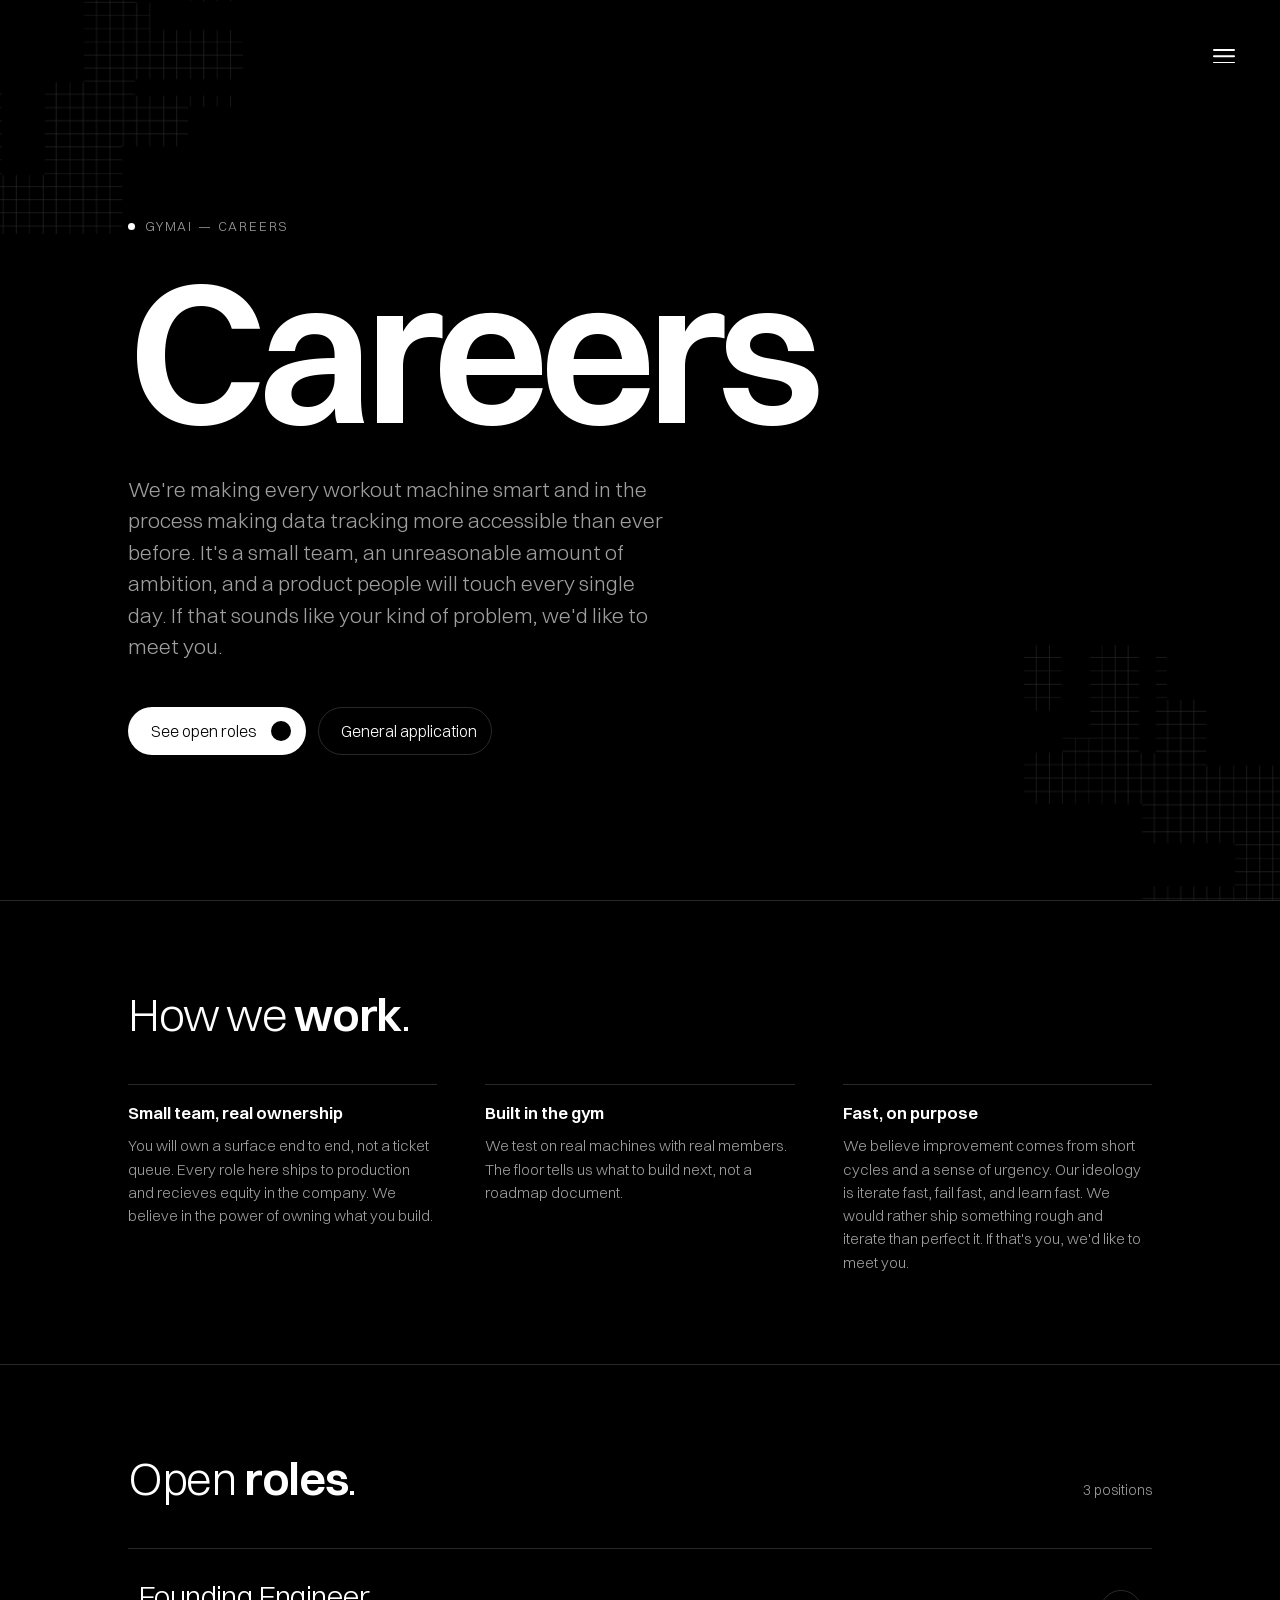
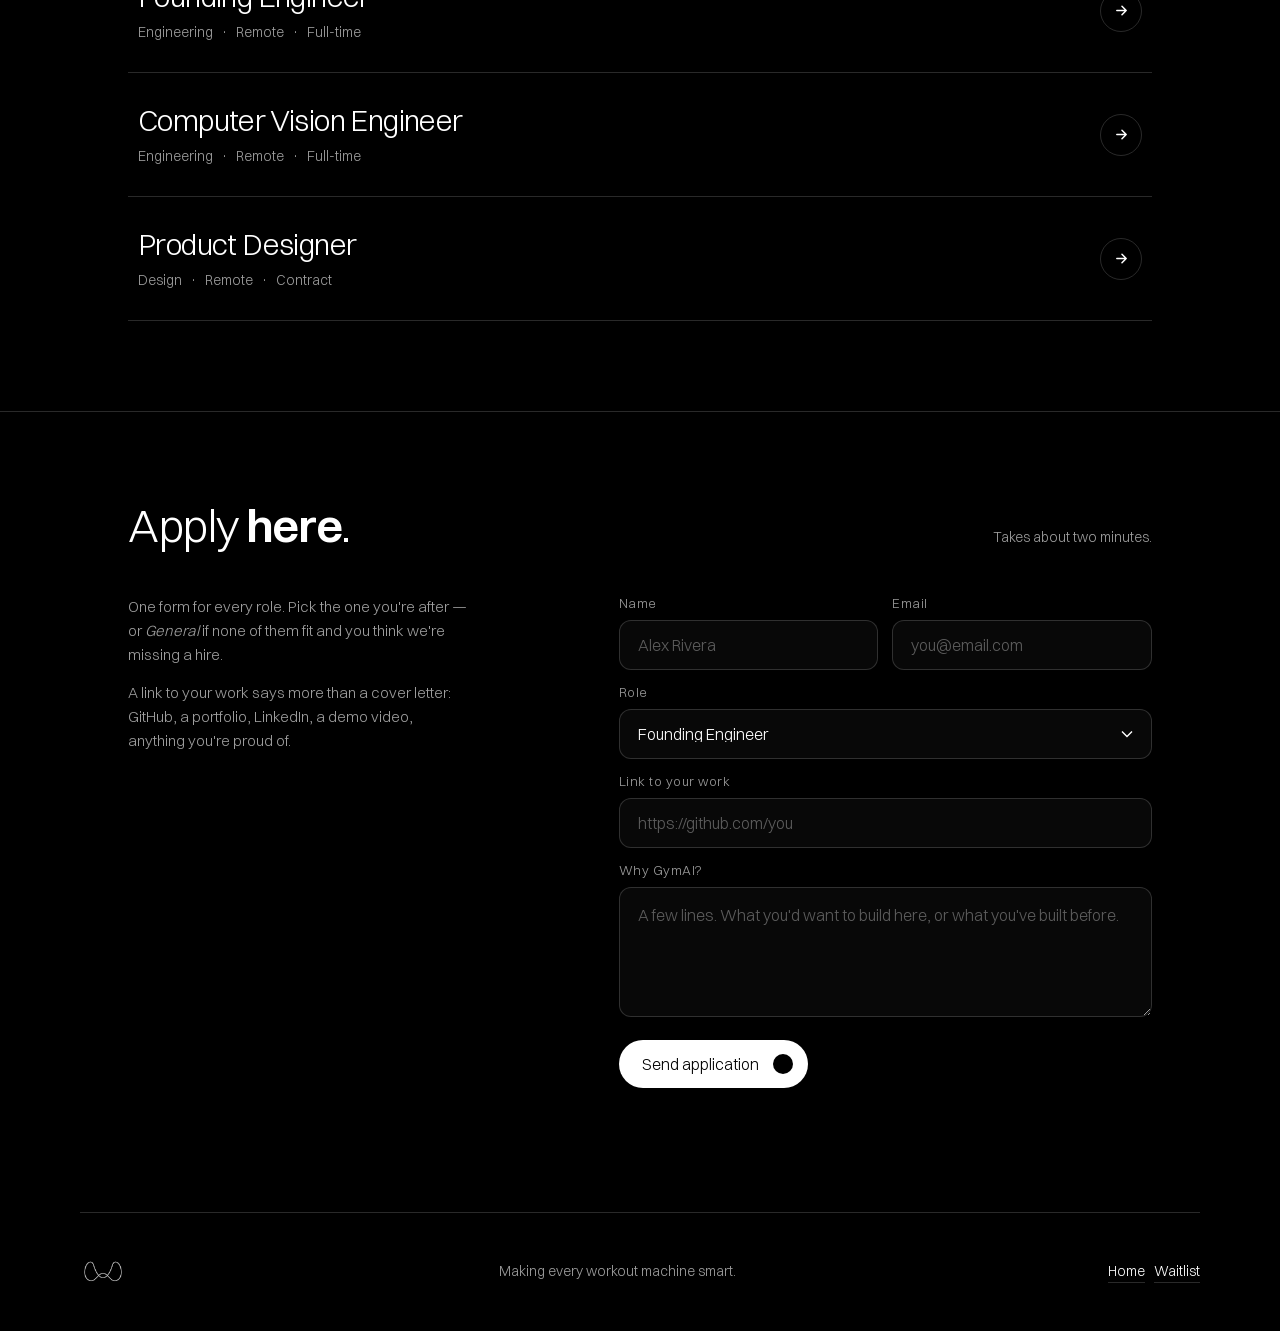
==== commit 5c06926e: "small change to roles" ====
--- a/careers.html
+++ b/careers.html
@@ -32,8 +32,8 @@
       <h1 class="c-title">Careers</h1>
 
       <p class="c-lede">
-        We're making every workout machine smart. It's a small team, an
-        unreasonable amount of ambition, and a product people touch every
+        We're making every workout machine smart and in the process making data tracking more accessible than ever before. It's a small team, an
+        unreasonable amount of ambition, and a product people will touch every
         single day. If that sounds like your kind of problem, we'd like to
         meet you.
       </p>
@@ -65,8 +65,9 @@
           <div>
             <h3 class="c-card-title">Small team, real ownership</h3>
             <p class="c-card-body">
-              You will own a surface end to end, not a ticket queue. Everyone
-              here ships to production in their first week.
+              You will own a surface end to end, not a ticket queue. Every role
+              here ships to production and recieves equity in the company. We believe
+              in the power of owning what you build.
             </p>
           </div>
           <div>
@@ -79,8 +80,9 @@
           <div>
             <h3 class="c-card-title">Fast, on purpose</h3>
             <p class="c-card-body">
-              Short cycles, honest feedback, no ceremony. We would rather ship
-              something rough on Friday than perfect it in a slide deck.
+              We believe improvement comes from short cycles and a sense of urgency.
+              Our ideology is iterate fast, fail fast, and learn fast. We would rather ship
+              something rough and iterate than perfect it. If that's you, we'd like to meet you.
             </p>
           </div>
         </div>
--- a/styles.css
+++ b/styles.css
@@ -90,6 +90,15 @@
   --s: min(100vw / 393, 100vh / 700);
   --s: min(100vw / 393, 100svh / 700);
   --pw: calc(356 * var(--s)); /* phone width */
+
+  /* Offset from the CTA's resting spot to where it waits before dropping:
+     the top centre of the stage. Expressed as the distance it has to travel,
+     because the animation moves it from here back to 0,0 — the pill keeps its
+     real layout position, so nothing else has to move for it.
+       x  left:15s        -> horizontally centred
+       y  bottom:20s      -> top:40s, i.e. 40s - (100svh - 20s - 42s) */
+  --cta-lift-x: calc((100vw - 235 * var(--s)) / 2 - 15 * var(--s));
+  --cta-lift-y: calc(102 * var(--s) - 100svh);
 
   position: relative;
   width: 100%;
@@ -215,6 +224,96 @@
   outline-offset: calc(3 * var(--s));
 }
 
+/* The pill opens the page parked at the top centre, holds the eye there for
+   three and a half seconds, then drops into the corner it lives in.
+
+   `both` is what makes the wait work: the 0% keyframe is held through the
+   delay, so the pill sits at the top without needing a second rule to put it
+   there — and the moment the animation ends it is back at its real layout
+   position, transform: none, nothing left over.
+
+   Timing is linear on purpose. The acceleration is written into the spacing of
+   the stops instead, so velocity stays continuous through the fall and only
+   snaps where it is meant to: the bounces.
+
+   The motion blur is the vertical stretch and the blur together. A CSS blur is
+   round, which on its own would read as "out of focus" rather than "moving";
+   scaling the pill along the direction of travel at the same time is what
+   turns it into smear. Both peak mid-fall and are gone before it lands. */
+.cta {
+  animation: cta-drop 1.35s linear 3.5s both;
+}
+
+@keyframes cta-drop {
+  /* Parked, top centre. */
+  0% {
+    transform: translate(var(--cta-lift-x), var(--cta-lift-y));
+    filter: blur(0px);
+  }
+
+  /* A breath of wind-up — rises and compresses before it lets go. */
+  9% {
+    transform: translate(var(--cta-lift-x), calc(var(--cta-lift-y) * 1.04)) scaleY(0.94);
+    filter: blur(0px);
+  }
+
+  /* Falling, and picking up speed. */
+  20% {
+    transform: translate(calc(var(--cta-lift-x) * 0.94), calc(var(--cta-lift-y) * 0.93)) scaleY(1.1);
+    filter: blur(3px);
+  }
+
+  32% {
+    transform: translate(calc(var(--cta-lift-x) * 0.72), calc(var(--cta-lift-y) * 0.64)) scaleY(1.18);
+    filter: blur(6px);
+  }
+
+  44% {
+    transform: translate(calc(var(--cta-lift-x) * 0.44), calc(var(--cta-lift-y) * 0.35)) scaleY(1.18);
+    filter: blur(6px);
+  }
+
+  /* Slowing into the landing. */
+  55% {
+    transform: translate(calc(var(--cta-lift-x) * 0.17), calc(var(--cta-lift-y) * 0.12)) scaleY(1.1);
+    filter: blur(3.5px);
+  }
+
+  /* Impact: just past its mark, squashed. */
+  64% {
+    transform: translate(0, calc(var(--cta-lift-y) * -0.02)) scaleY(0.9);
+    filter: blur(0.8px);
+  }
+
+  /* Springs back, twice, each smaller than the last. */
+  73% {
+    transform: translate(0, calc(var(--cta-lift-y) * 0.012)) scaleY(1.05);
+    filter: blur(0px);
+  }
+
+  82% {
+    transform: translate(0, calc(var(--cta-lift-y) * -0.005)) scaleY(0.98);
+  }
+
+  90% {
+    transform: translate(0, calc(var(--cta-lift-y) * 0.002)) scaleY(1.01);
+  }
+
+  100% {
+    transform: translate(0, 0) scaleY(1);
+    filter: blur(0px);
+  }
+}
+
+/* Anyone who has asked for less motion gets the pill where it belongs, at
+   once. The blanket rule further down only shortens durations, which would
+   still leave them staring at a pill parked at the top for three seconds. */
+@media (prefers-reduced-motion: reduce) {
+  .cta {
+    animation: none;
+  }
+}
+
 /* Corner grid motifs — squares.png (1081 square, transparent, black lines).
    Anchored to the corners so they stay tucked into them at any viewport size,
    bleeding off-canvas by the same amount as the design. First in the DOM, so
@@ -256,6 +355,11 @@
     --s: min(100svh / 1024, 100vw / 1000);
     /* 916 tall at the PNG's 1319:2748 ratio => 439.7 wide (Figma: 439.06) */
     --pw: calc(439.7 * var(--s));
+
+    /* Same trip, against the desktop pill (296 x 42, left 49, bottom 64) and
+       a slightly deeper top margin: 44s - (100svh - 64s - 42s). */
+    --cta-lift-x: calc((100vw - 296 * var(--s)) / 2 - 49 * var(--s));
+    --cta-lift-y: calc(150 * var(--s) - 100svh);
   }
 
   /* Logo — 288 square, centered, top 119 */
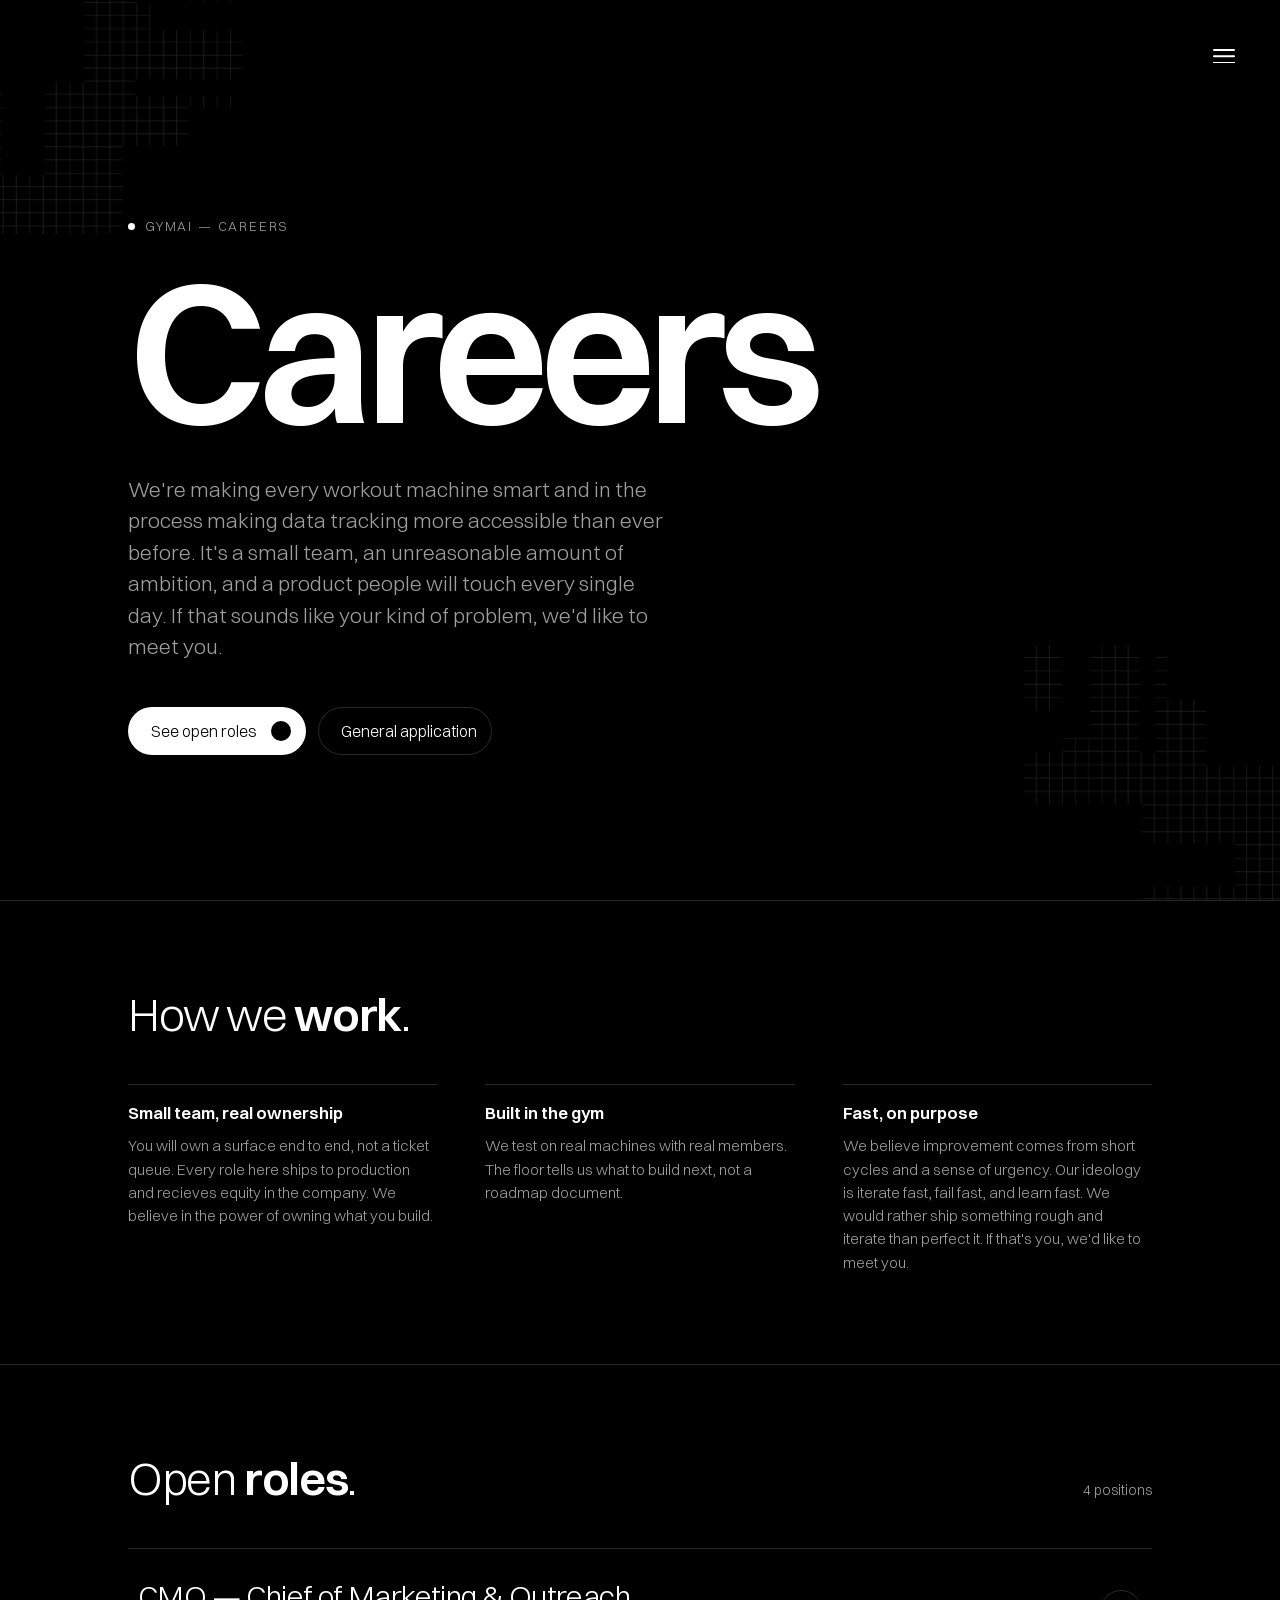
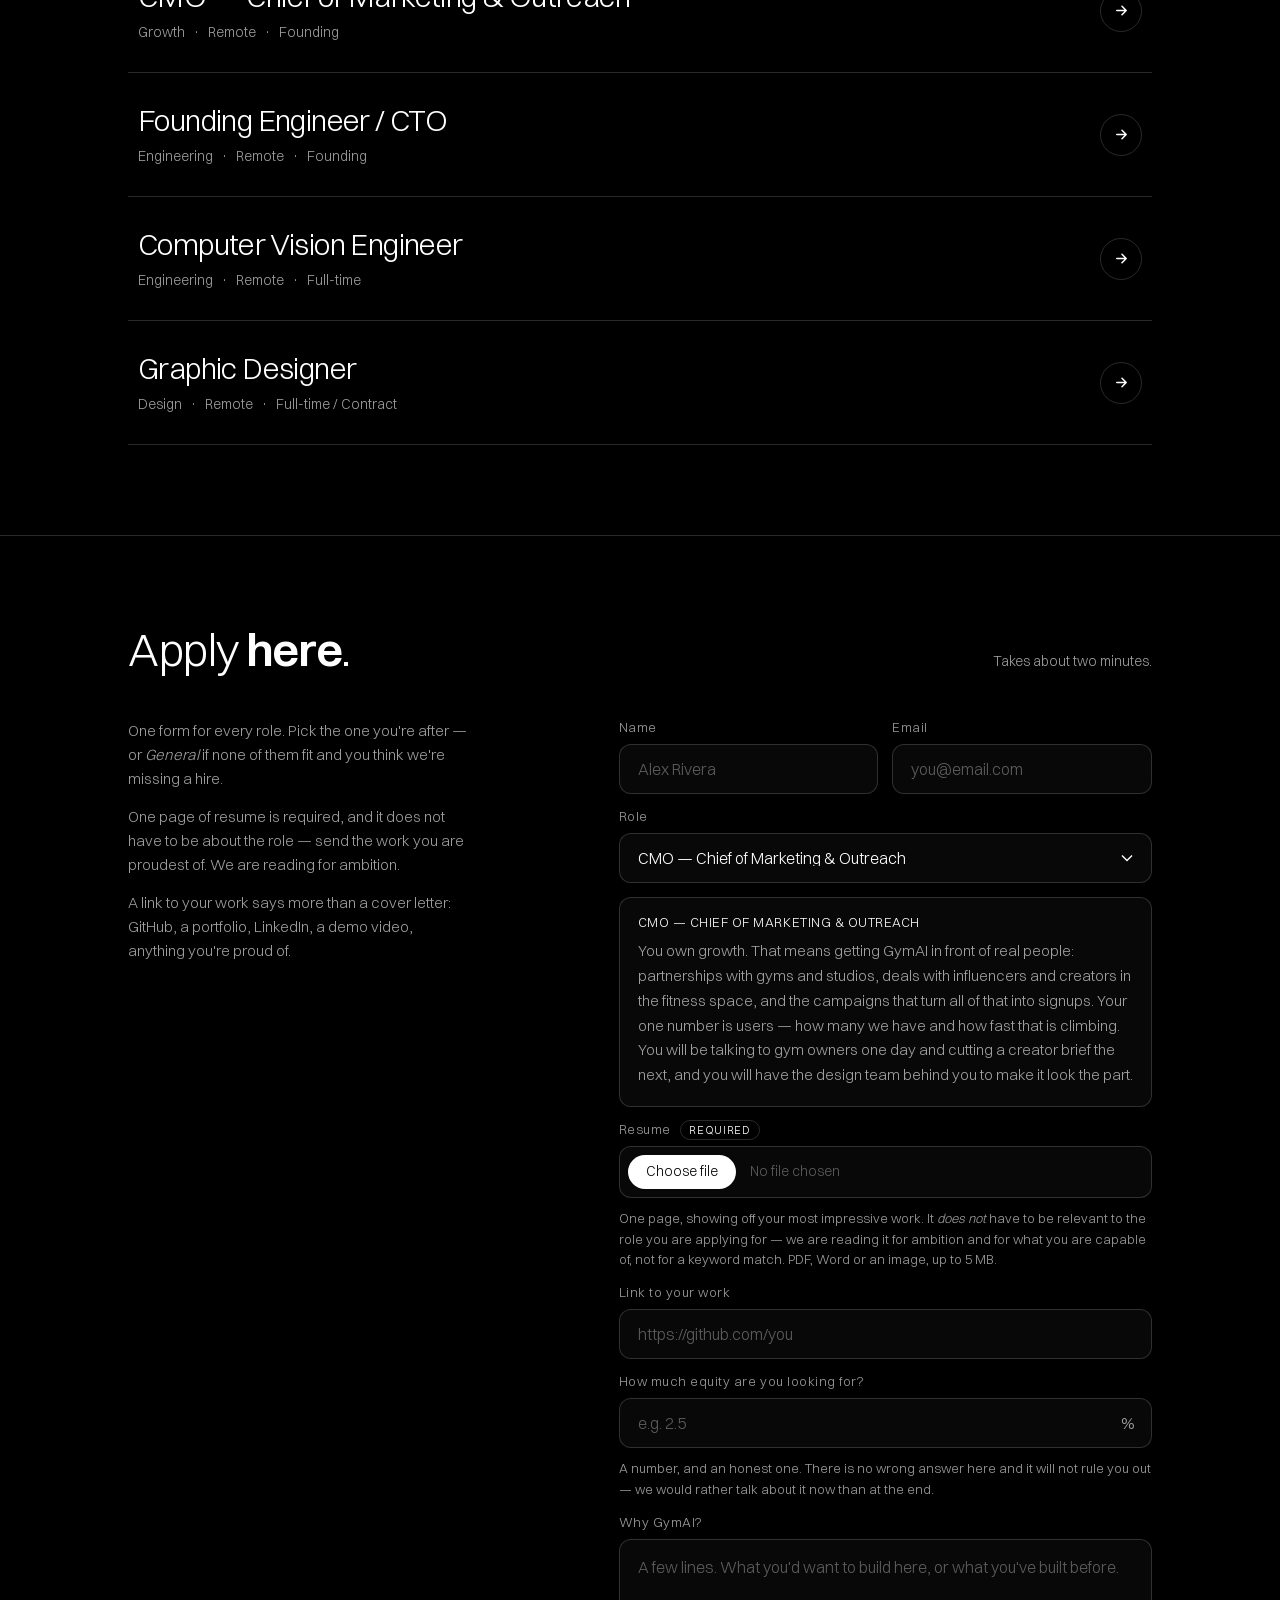
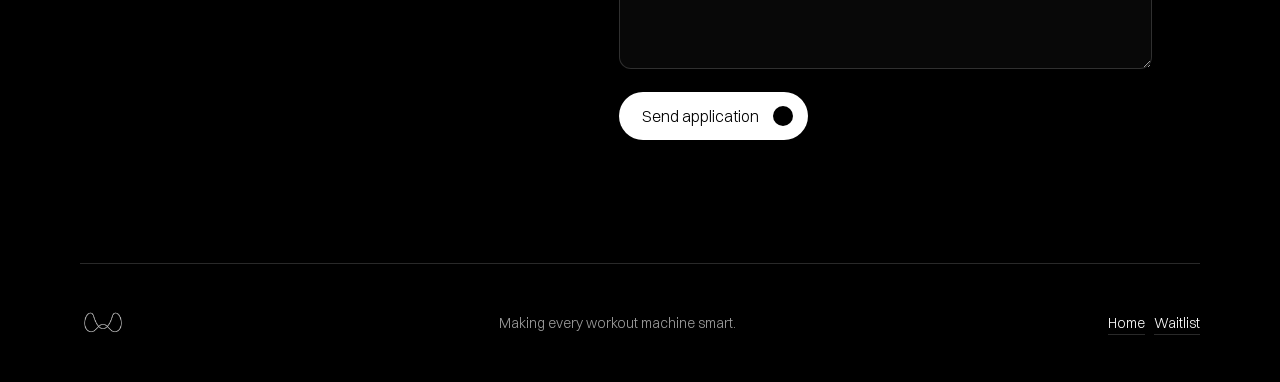
==== commit 80d2afa4: "Update to Roles and forms" ====
--- a/careers.html
+++ b/careers.html
@@ -134,6 +134,11 @@
               hire.
             </p>
             <p>
+              One page of resume is required, and it does not have to be about
+              the role — send the work you are proudest of. We are reading for
+              ambition.
+            </p>
+            <p>
               A link to your work says more than a cover letter: GitHub, a
               portfolio, LinkedIn, a demo video, anything you're proud of.
             </p>
@@ -170,11 +175,57 @@
                 <select class="c-select" id="role" name="role"></select>
               </div>
 
+              <!-- The description of whatever is selected above. Swapped out on
+                   every change, with a rainbow sweep across the outline so the
+                   switch is impossible to miss. -->
+              <div class="c-field-row">
+                <div class="role-desc" id="role-desc" aria-live="polite" hidden>
+                  <span class="role-desc-sweep" aria-hidden="true"></span>
+                  <p class="role-desc-title" id="role-desc-title"></p>
+                  <p class="role-desc-body" id="role-desc-body"></p>
+                </div>
+              </div>
+
+              <div class="c-field-row">
+                <label class="c-label" for="resume">Resume <span class="c-req">required</span></label>
+
+                <input class="c-file-input" id="resume" name="resume" type="file"
+                       accept=".pdf,.doc,.docx,.png,.jpg,.jpeg,application/pdf" required>
+
+                <label class="c-file" for="resume">
+                  <span class="c-file-btn">Choose file</span>
+                  <span class="c-file-name" id="resume-name">No file chosen</span>
+                </label>
+
+                <p class="c-help">
+                  One page, showing off your most impressive work. It
+                  <em>does not</em> have to be relevant to the role you are
+                  applying for — we are reading it for ambition and for what you
+                  are capable of, not for a keyword match. PDF, Word or an
+                  image, up to 5&nbsp;MB.
+                </p>
+              </div>
+
               <div class="c-field-row">
                 <label class="c-label" for="link">Link to your work</label>
                 <input class="c-input" id="link" name="link" type="url"
                        inputmode="url" autocapitalize="off" spellcheck="false"
                        placeholder="https://github.com/you">
+              </div>
+
+              <div class="c-field-row">
+                <label class="c-label" for="equity">How much equity are you looking for?</label>
+                <div class="c-suffix-field">
+                  <input class="c-input" id="equity" name="equity" type="number"
+                         inputmode="decimal" min="0" max="100" step="any"
+                         autocomplete="off" placeholder="e.g. 2.5">
+                  <span class="c-suffix" aria-hidden="true">%</span>
+                </div>
+                <p class="c-help">
+                  A number, and an honest one. There is no wrong answer here and
+                  it will not rule you out — we would rather talk about it now
+                  than at the end.
+                </p>
               </div>
 
               <div class="c-field-row">
@@ -310,6 +361,12 @@
     var label = document.getElementById("apply-submit-label");
     var select = document.getElementById("role");
 
+    var desc = document.getElementById("role-desc");
+    var descTitle = document.getElementById("role-desc-title");
+    var descBody = document.getElementById("role-desc-body");
+    var resume = document.getElementById("resume");
+    var resumeName = document.getElementById("resume-name");
+
     if (CONTACT) {
       document.getElementById("apply-contact").innerHTML =
         'Prefer email? <a href="mailto:' + esc(CONTACT) + '">' + esc(CONTACT) + "</a>.";
@@ -333,11 +390,59 @@
 
     // Role options mirror the posted roles, so the sheet column matches the
     // listings without anyone maintaining two lists.
-    var options = ROLES.map(function (role) { return esc(role.title); });
-    options.push("General / future openings");
+    var GENERAL = "General / future openings";
+    var GENERAL_BLURB =
+      "None of the roles above quite fit, but you think we are missing a hire " +
+      "— and that hire is you. Tell us what you would own and why it matters " +
+      "more than anything on the list.";
+
+    var options = ROLES.map(function (role) { return String(role.title); });
+    options.push(GENERAL);
     select.innerHTML = options.map(function (title) {
-      return '<option value="' + title + '">' + title + "</option>";
+      return '<option value="' + esc(title) + '">' + esc(title) + "</option>";
     }).join("");
+
+    // Title -> description, so a change on the dropdown is a single lookup.
+    var BLURBS = {};
+    ROLES.forEach(function (role) {
+      if (role.blurb) BLURBS[String(role.title)] = String(role.blurb);
+    });
+    BLURBS[GENERAL] = GENERAL_BLURB;
+
+    /* The description box. `animate` is false for the very first paint — the
+       rainbow marks a *change*, so firing it on page load would be noise. */
+    function showRole(animate) {
+      var title = select.value;
+      var text = BLURBS[title] || "";
+
+      if (!text) {
+        desc.hidden = true;
+        return;
+      }
+
+      descTitle.textContent = title;
+      descBody.textContent = text;
+      desc.hidden = false;
+
+      if (!animate) return;
+
+      // Restarting a running animation needs the class gone and the element
+      // reflowed before it goes back on, or the browser keeps the old run.
+      desc.classList.remove("is-switching");
+      void desc.offsetWidth;
+      desc.classList.add("is-switching");
+    }
+
+    // Only the sweep ends the switch — the text fade is shorter, and matching
+    // on it too would cut the rainbow off halfway.
+    desc.addEventListener("animationend", function (event) {
+      if (event.animationName === "role-desc-sweep") {
+        desc.classList.remove("is-switching");
+      }
+    });
+
+    select.addEventListener("change", function () { showRole(true); });
+    showRole(false);
 
     // A role row with no link of its own scrolls down to this form — set the
     // dropdown to it on the way, so nobody has to pick it twice.
@@ -348,11 +453,67 @@
       var wanted = link.getAttribute("data-role");
       for (var i = 0; i < select.options.length; i++) {
         if (select.options[i].value === wanted) {
-          select.selectedIndex = i;
+          if (select.selectedIndex !== i) {
+            select.selectedIndex = i;
+            showRole(true);
+          }
           return;
         }
       }
     });
+
+    /* ------------------------------------------------------------------
+       Resume
+
+       Apps Script cannot read a multipart upload from a no-preflight POST,
+       so the file rides along as base64 in the same form body and is turned
+       back into a Drive file on the other side. 5MB of file is ~6.8MB of
+       base64, comfortably inside the POST limit.
+       ------------------------------------------------------------------ */
+
+    var MAX_BYTES = 5 * 1024 * 1024;
+
+    function prettySize(bytes) {
+      return bytes < 1024 * 1024
+        ? Math.max(1, Math.round(bytes / 1024)) + " KB"
+        : (bytes / (1024 * 1024)).toFixed(1) + " MB";
+    }
+
+    resume.addEventListener("change", function () {
+      var file = resume.files && resume.files[0];
+
+      if (!file) {
+        resumeName.textContent = "No file chosen";
+        resumeName.removeAttribute("data-has-file");
+        return;
+      }
+
+      if (file.size > MAX_BYTES) {
+        resume.value = "";
+        resumeName.textContent = "No file chosen";
+        resumeName.removeAttribute("data-has-file");
+        say("That file is " + prettySize(file.size) + " — 5 MB is the limit.", "error");
+        return;
+      }
+
+      resumeName.textContent = file.name + " · " + prettySize(file.size);
+      resumeName.setAttribute("data-has-file", "");
+      say("");
+    });
+
+    // FileReader gives back a data: URL; the sheet only wants what follows
+    // the comma.
+    function readBase64(file) {
+      return new Promise(function (resolve, reject) {
+        var reader = new FileReader();
+        reader.onload = function () {
+          var result = String(reader.result || "");
+          resolve(result.slice(result.indexOf(",") + 1));
+        };
+        reader.onerror = function () { reject(new Error("read failed")); };
+        reader.readAsDataURL(file);
+      });
+    }
 
     function say(message, state) {
       status.textContent = message;
@@ -394,47 +555,67 @@
         return;
       }
 
+      var file = resume.files && resume.files[0];
+
+      if (!file) {
+        say("A resume is required — one page of your most impressive work.", "error");
+        resume.focus();
+        return;
+      }
+
+      if (file.size > MAX_BYTES) {
+        say("That file is " + prettySize(file.size) + " — 5 MB is the limit.", "error");
+        return;
+      }
+
       if (!ENDPOINT) {
         say("Applications aren't connected yet. Add your endpoint to config.js.", "error");
         return;
       }
 
       busy(true);
-      say("");
-
-      // URLSearchParams keeps this a "simple" request, so the browser sends it
-      // without a CORS preflight — Apps Script cannot answer an OPTIONS call.
-      var body = new URLSearchParams({
-        name: name,
-        email: email,
-        role: select.value,
-        link: link,
-        note: fields.namedItem("note").value.trim(),
-        company: fields.namedItem("company").value,
-        source: "careers.html",
-        ref: document.referrer || ""
+      say("Attaching your resume…");
+
+      readBase64(file).then(function (base64) {
+        say("");
+
+        // URLSearchParams keeps this a "simple" request, so the browser sends it
+        // without a CORS preflight — Apps Script cannot answer an OPTIONS call.
+        var body = new URLSearchParams({
+          name: name,
+          email: email,
+          role: select.value,
+          link: link,
+          note: fields.namedItem("note").value.trim(),
+          equity: fields.namedItem("equity").value.trim(),
+          resumeName: file.name,
+          resumeType: file.type || "application/octet-stream",
+          resumeData: base64,
+          company: fields.namedItem("company").value,
+          source: "careers.html",
+          ref: document.referrer || ""
+        });
+
+        return fetch(ENDPOINT, { method: "POST", body: body })
+          .then(function (response) { return response.json(); })
+          .then(function (data) {
+            if (data && data.result === "success") {
+              succeed();
+            } else {
+              throw new Error((data && data.message) || "Unexpected response");
+            }
+          })
+          .catch(function () {
+            // The response could not be read — usually a CORS quirk on the
+            // redirect Apps Script issues, not a failure to save. Re-send in
+            // opaque mode so the row is definitely written, then continue.
+            return fetch(ENDPOINT, { method: "POST", mode: "no-cors", body: body })
+              .then(succeed);
+          });
+      }).catch(function () {
+        busy(false);
+        say("Something went wrong on our end. Please try again.", "error");
       });
-
-      fetch(ENDPOINT, { method: "POST", body: body })
-        .then(function (response) { return response.json(); })
-        .then(function (data) {
-          if (data && data.result === "success") {
-            succeed();
-          } else {
-            throw new Error((data && data.message) || "Unexpected response");
-          }
-        })
-        .catch(function () {
-          // The response could not be read — usually a CORS quirk on the
-          // redirect Apps Script issues, not a failure to save. Re-send in
-          // opaque mode so the row is definitely written, then continue.
-          return fetch(ENDPOINT, { method: "POST", mode: "no-cors", body: body })
-            .then(succeed)
-            .catch(function () {
-              busy(false);
-              say("Something went wrong on our end. Please try again.", "error");
-            });
-        });
 
       function succeed() {
         form.hidden = true;
--- a/styles.css
+++ b/styles.css
@@ -1332,6 +1332,211 @@
   color: #ffffff;
 }
 
+/* --- Role description ----------------------------------------------------
+   Sits directly under the Role dropdown and matches the fields around it,
+   so it reads as part of the form rather than a callout bolted beside it.
+   -------------------------------------------------------------------------- */
+
+.role-desc {
+  position: relative;
+  padding: 16px 18px 18px;
+  border: 1px solid var(--hair);
+  border-radius: 12px;
+  background: rgba(255, 255, 255, 0.03);
+}
+
+.role-desc-title {
+  margin: 0 0 8px;
+  font-size: 13px;
+  letter-spacing: 0.04em;
+  text-transform: uppercase;
+  color: var(--on-ink);
+}
+
+.role-desc-body {
+  margin: 0;
+  font-size: 15px;
+  line-height: 1.65;
+  color: var(--muted);
+}
+
+/* The rainbow lives on its own overlay rather than on the box's border, so
+   the resting hairline never moves and nothing reflows when it fires. A
+   gradient clipped to a 1px ring by two masks that cancel each other out in
+   the middle — the same trick as a gradient border, minus the second element. */
+.role-desc-sweep {
+  position: absolute;
+  inset: 0;
+  border-radius: inherit;
+  padding: 1px;
+  opacity: 0;
+  pointer-events: none;
+  background: linear-gradient(
+    100deg,
+    #ff4d4d, #ff9a3c, #ffd93d, #4ade80, #38bdf8, #a78bfa, #f472b6, #ff4d4d
+  );
+  background-size: 300% 100%;
+  -webkit-mask:
+    linear-gradient(#000 0 0) content-box,
+    linear-gradient(#000 0 0);
+  mask:
+    linear-gradient(#000 0 0) content-box,
+    linear-gradient(#000 0 0);
+  -webkit-mask-composite: xor;
+  mask-composite: exclude;
+}
+
+/* Fade up to full colour, drift across, fade back to the hairline. */
+.role-desc.is-switching .role-desc-sweep {
+  animation: role-desc-sweep 1.5s ease-in-out forwards;
+}
+
+.role-desc.is-switching .role-desc-title,
+.role-desc.is-switching .role-desc-body {
+  animation: role-desc-text 0.5s ease-out;
+}
+
+@keyframes role-desc-sweep {
+  0%   { opacity: 0; background-position: 0% 50%; }
+  22%  { opacity: 1; }
+  68%  { opacity: 1; }
+  100% { opacity: 0; background-position: 100% 50%; }
+}
+
+@keyframes role-desc-text {
+  from { opacity: 0; transform: translateY(4px); }
+  to   { opacity: 1; transform: none; }
+}
+
+/* --- Resume upload -------------------------------------------------------- */
+
+/* The native control cannot be styled, so it is hidden from sight but kept
+   focusable and in the tab order — the visible label below is its proxy. */
+.c-file-input {
+  position: absolute;
+  width: 1px;
+  height: 1px;
+  margin: -1px;
+  padding: 0;
+  overflow: hidden;
+  clip: rect(0 0 0 0);
+  clip-path: inset(50%);
+  white-space: nowrap;
+}
+
+.c-file {
+  display: flex;
+  align-items: center;
+  gap: 14px;
+  min-height: 50px;
+  padding: 8px 18px 8px 8px;
+  border: 1px solid var(--hair);
+  border-radius: 12px;
+  background: rgba(255, 255, 255, 0.03);
+  cursor: pointer;
+  transition: border-color 0.2s ease, background-color 0.2s ease;
+}
+
+.c-file:hover {
+  border-color: rgba(255, 255, 255, 0.4);
+}
+
+/* Keyboard focus lands on the hidden input, so the ring is drawn on the
+   label that stands in for it. */
+.c-file-input:focus-visible + .c-file {
+  border-color: rgba(255, 255, 255, 0.75);
+  background: rgba(255, 255, 255, 0.06);
+}
+
+.c-file-btn {
+  flex: none;
+  padding: 0 18px;
+  height: 34px;
+  display: inline-flex;
+  align-items: center;
+  border-radius: 45px;
+  background: var(--on-ink);
+  color: var(--ink);
+  font-size: 14px;
+  white-space: nowrap;
+}
+
+.c-file-name {
+  min-width: 0;
+  font-size: 14px;
+  line-height: 1.35;
+  color: rgba(255, 255, 255, 0.34);
+  overflow-wrap: anywhere;
+}
+
+.c-file-name[data-has-file] {
+  color: var(--on-ink);
+}
+
+/* --- Equity field --------------------------------------------------------
+   A number input with a unit pinned inside it. The spinner arrows are the
+   OS's own and read as a smudge on a dark field, so they come off.
+   -------------------------------------------------------------------------- */
+
+.c-suffix-field {
+  position: relative;
+}
+
+.c-suffix-field .c-input {
+  padding-right: 44px;
+}
+
+.c-suffix {
+  position: absolute;
+  top: 0;
+  right: 18px;
+  height: 50px;
+  display: flex;
+  align-items: center;
+  font-size: 16px;
+  font-weight: 300;
+  color: var(--muted);
+  pointer-events: none;
+}
+
+.c-suffix-field input[type="number"] {
+  -moz-appearance: textfield;
+  appearance: textfield;
+}
+
+.c-suffix-field input[type="number"]::-webkit-outer-spin-button,
+.c-suffix-field input[type="number"]::-webkit-inner-spin-button {
+  -webkit-appearance: none;
+  margin: 0;
+}
+
+.c-req {
+  margin-left: 6px;
+  padding: 2px 8px;
+  border: 1px solid var(--hair);
+  border-radius: 45px;
+  font-size: 11px;
+  letter-spacing: 0.06em;
+  text-transform: uppercase;
+  color: var(--on-ink);
+}
+
+.c-help {
+  margin: 10px 0 0;
+  font-size: 13px;
+  line-height: 1.6;
+  color: var(--muted);
+}
+
+/* Motion here is decoration; the colour change alone still reads. */
+@media (prefers-reduced-motion: reduce) {
+  .role-desc.is-switching .role-desc-sweep,
+  .role-desc.is-switching .role-desc-title,
+  .role-desc.is-switching .role-desc-body {
+    animation-duration: 0.01ms;
+  }
+}
+
 .c-actions {
   grid-column: 1 / -1;
   display: flex;
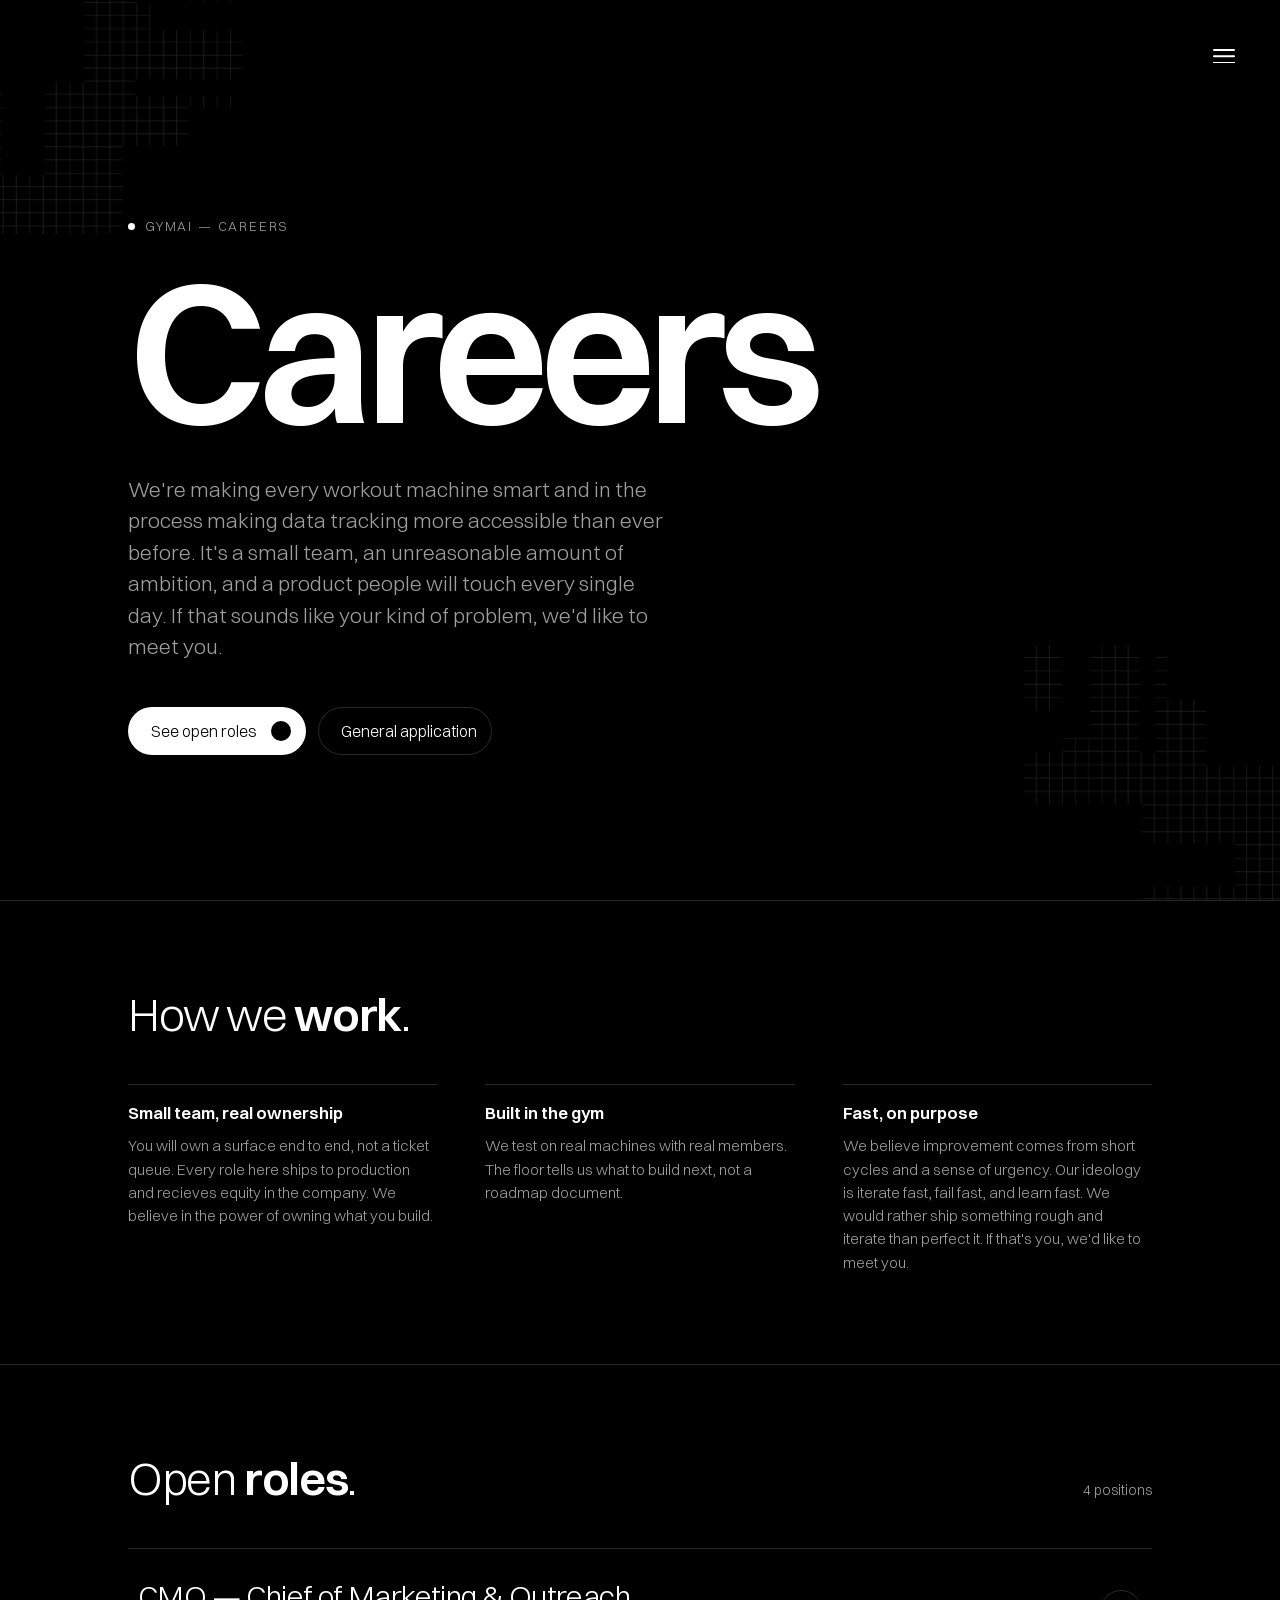
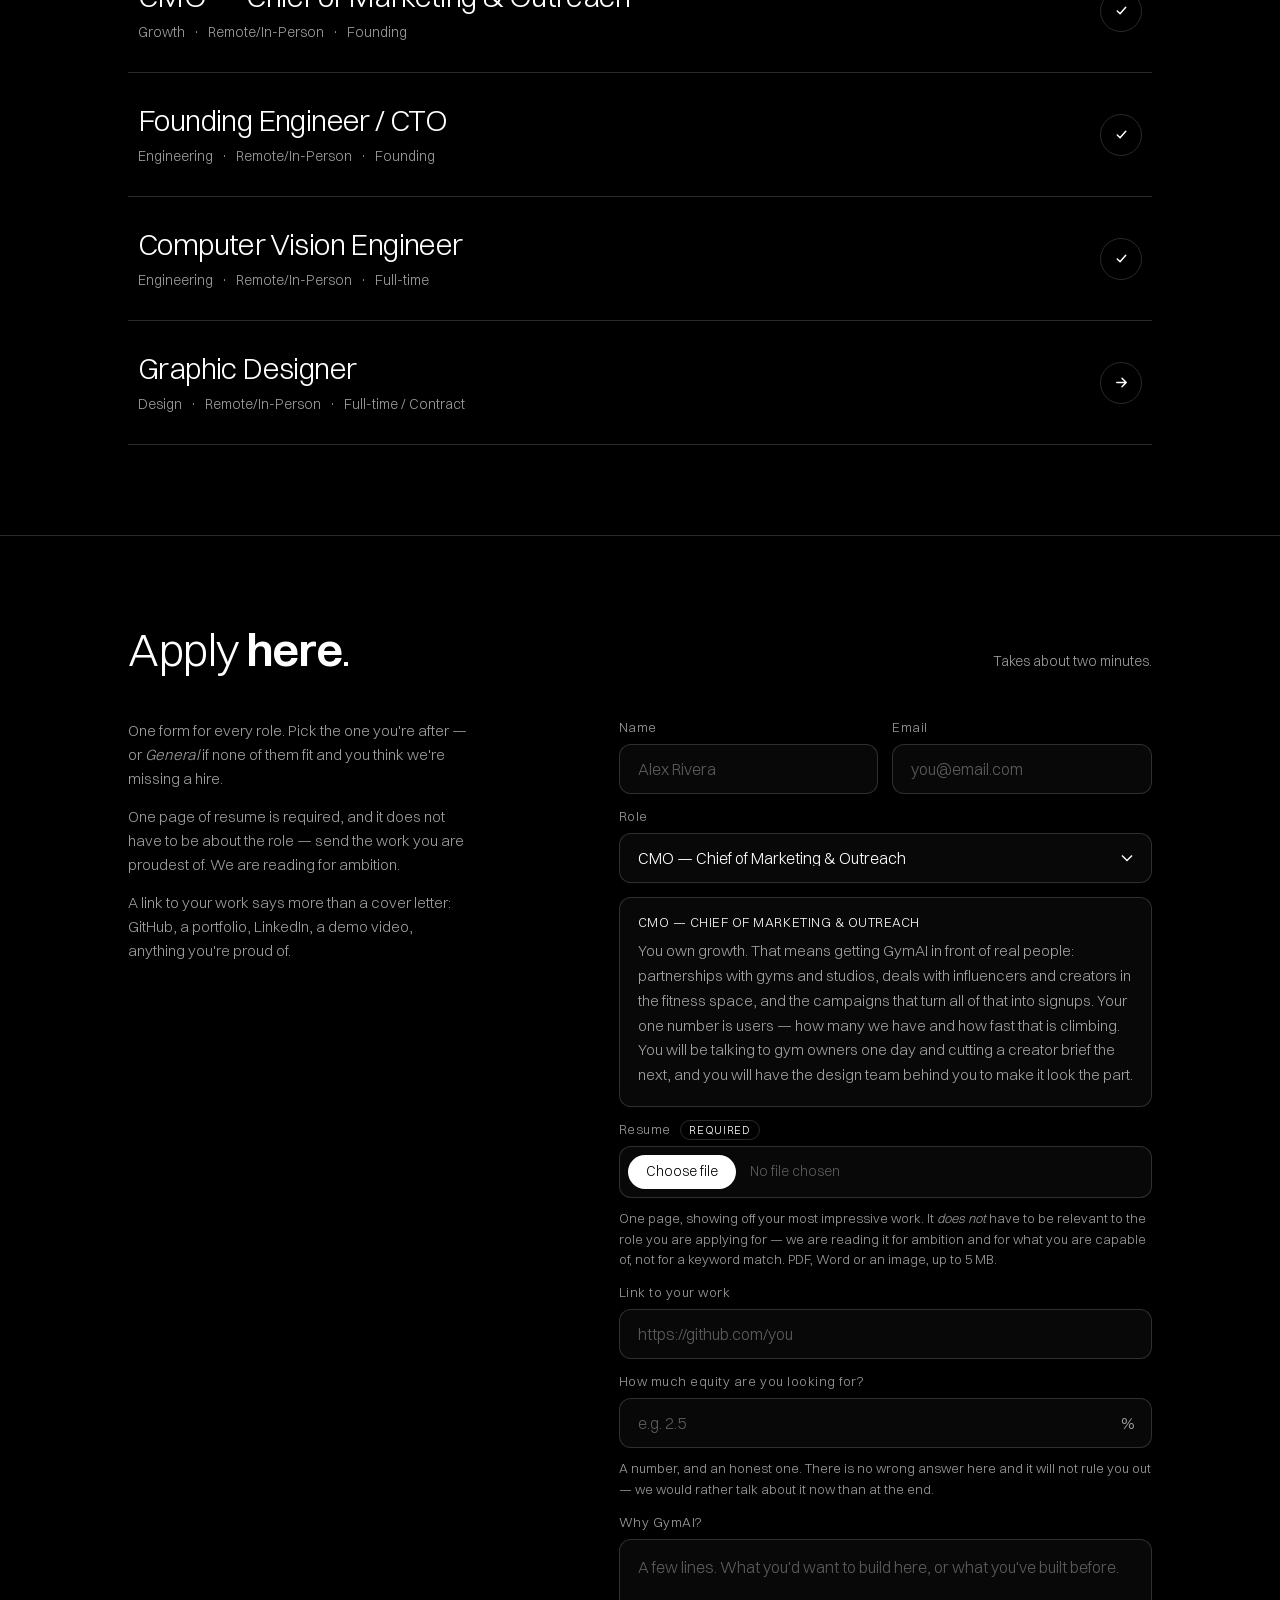
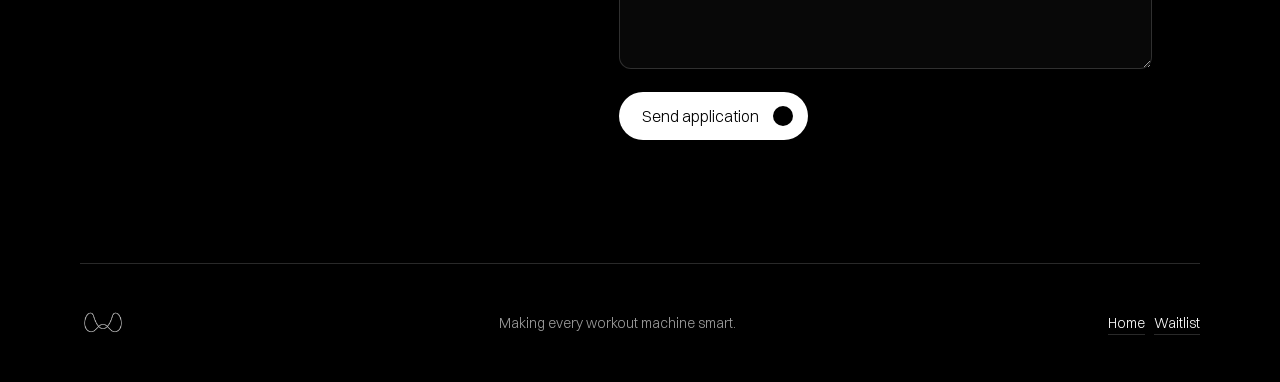
==== commit 5a300d25: "Show checkmark on filled roles (CMO, CTO, CV Engineer) Co-Authored-By: Claude Sonnet 5.5 <noreply@an" ====
--- a/careers.html
+++ b/careers.html
@@ -313,6 +313,14 @@
         "</svg>" +
       "</span>";
 
+    var CHECK =
+      '<span class="role-arrow" aria-hidden="true">' +
+        '<svg viewBox="0 0 16 16" fill="none" stroke="currentColor" stroke-width="1.6" ' +
+             'stroke-linecap="round" stroke-linejoin="round">' +
+          '<path d="M3.5 8.5l3 3 6-7"/>' +
+        "</svg>" +
+      "</span>";
+
     if (ROLES.length) {
       list.innerHTML = ROLES.map(function (role) {
         // A role with its own link (Ashby, Notion, a Google Form, a mailto)
@@ -337,7 +345,7 @@
                 '<h3 class="role-title">' + esc(role.title) + "</h3>" +
                 (meta ? '<p class="role-meta">' + meta + "</p>" : "") +
               "</div>" +
-              ARROW +
+              (role.filled ? CHECK : ARROW) +
             "</a>" +
           "</li>"
         );
